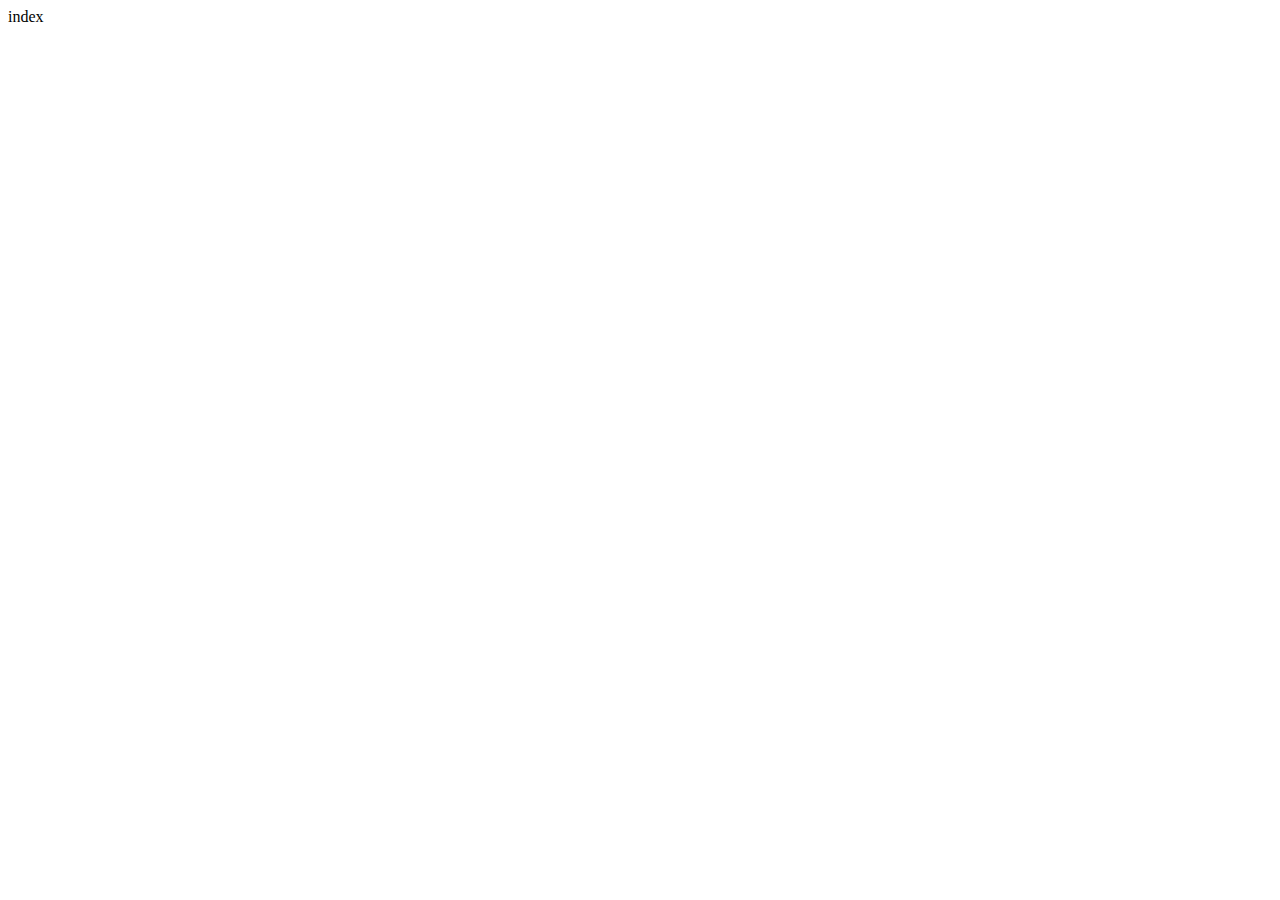
==== index.html @ 08eafa8d "完成了登录" ====
<!DOCTYPE html>
<html lang="en">

<head>
    <meta charset="UTF-8">
    <meta name="viewport" content="width=device-width, initial-scale=1.0">
    <title>Document</title>
</head>

<body>
    index
</body>

</html>
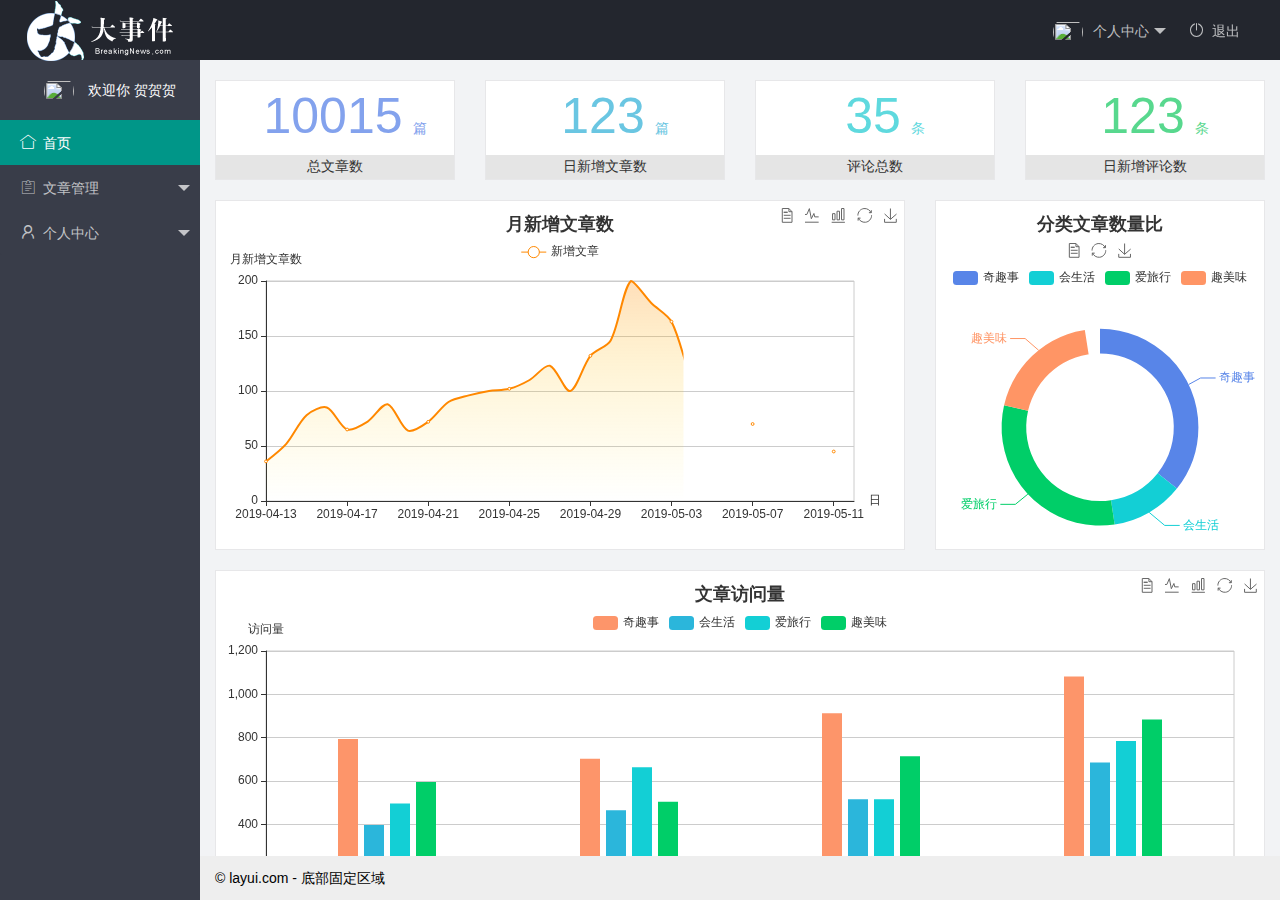
==== commit 16f4ae2a: "完成了index页面的布局" ====
--- a/index.html
+++ b/index.html
@@ -1,14 +1,86 @@
 <!DOCTYPE html>
-<html lang="en">
+<html>
 
 <head>
-    <meta charset="UTF-8">
-    <meta name="viewport" content="width=device-width, initial-scale=1.0">
-    <title>Document</title>
+    <meta charset="utf-8">
+    <meta name="viewport" content="width=device-width, initial-scale=1, maximum-scale=1">
+    <title>layout 后台大布局 - Layui</title>
+    <link rel="stylesheet" href="/assets/lib/layui/css/layui.css">
+    <link rel="stylesheet" href="/assets/css/index.css">
 </head>
 
-<body>
-    index
+<body class="layui-layout-body">
+    <div class="layui-layout layui-layout-admin">
+        <div class="layui-header">
+            <div class="layui-logo">
+                <img src="/assets/images/logo.png" alt="">
+            </div>
+            <!-- 头部区域（可配合layui已有的水平导航） -->
+            <ul class="layui-nav layui-layout-right">
+                <li class="layui-nav-item">
+                    <a href="javascript:;">
+                        <span class="text-avatar">H</span>
+                        <img src="http://t.cn/RCzsdCq" class="layui-nav-img">个人中心
+                    </a>
+                    <dl class="layui-nav-child">
+                        <dd><a href="">基本资料</a></dd>
+                        <dd><a href="">更换头像</a></dd>
+                        <dd><a href="">重置密码</a></dd>
+                    </dl>
+                </li>
+                <li class="layui-nav-item"><a href=""><i class="layui-icon layui-icon-logout"></i>退出</a></li>
+            </ul>
+        </div>
+
+        <div class="layui-side layui-bg-black">
+            <div class="layui-side-scroll">
+                <!-- 左侧导航区域（可配合layui已有的垂直导航） -->
+                <div id="user">
+                    <span class="text-avatar">H</span>
+                    <img src="http://t.cn/RCzsdCq" class="layui-nav-img"> 欢迎你
+                    <span class="uesrname">贺贺贺</span>
+                </div>
+                <ul class="layui-nav layui-nav-tree" lay-filter="test" lay-shrink="all">
+                    <li class="layui-nav-item layui-this"><a href=""><i class="layui-icon layui-icon-home"></i>首页</a></li>
+                    <li class="layui-nav-item">
+                        <a class="" href="javascript:;"><i class="layui-icon layui-icon-form"></i>文章管理</a>
+                        <dl class="layui-nav-child">
+                            <dd><a href="test.html" target="iframe"><i class="layui-icon layui-icon-app"></i>文章类别</a></dd>
+                            <dd><a href="javascript:;"><i class="layui-icon layui-icon-app"></i>文章管理</a></dd>
+                            <dd><a href="javascript:;"><i class="layui-icon layui-icon-app"></i>发表文章</a></dd>
+                        </dl>
+                    </li>
+                    <li class="layui-nav-item">
+                        <a href="javascript:;"><i class="layui-icon layui-icon-username"></i>个人中心</a>
+                        <dl class="layui-nav-child">
+                            <dd><a href="javascript:;"><i class="layui-icon layui-icon-app"></i>基本资料</a></dd>
+                            <dd><a href="javascript:;"><i class="layui-icon layui-icon-app"></i>更换头像</a></dd>
+                            <dd><a href="javascript:;"><i class="layui-icon layui-icon-app"></i>重置密码</a></dd>
+                        </dl>
+                    </li>
+                </ul>
+            </div>
+        </div>
+
+        <div class="layui-body">
+            <!-- 内容主体区域 -->
+            <!-- <div style="padding: 15px;">内容主体区域</div> -->
+            <iframe src="/home/dashboard.html" frameborder="0" name="iframe"></iframe>
+        </div>
+
+        <div class="layui-footer">
+            <!-- 底部固定区域 -->
+            © layui.com - 底部固定区域
+        </div>
+    </div>
+    <script src="/assets/lib/layui/layui.all.js"></script>
+    <script>
+        //JavaScript代码区域
+        layui.use('element', function() {
+            var element = layui.element;
+
+        });
+    </script>
 </body>
 
 </html>--- a/assets/lib/layui/css/layui.css
+++ b/assets/lib/layui/css/layui.css
@@ -0,0 +1,2 @@
+/** layui-v2.5.6 MIT License By https://www.layui.com */
+ .layui-inline,img{display:inline-block;vertical-align:middle}h1,h2,h3,h4,h5,h6{font-weight:400}.layui-edge,.layui-header,.layui-inline,.layui-main{position:relative}.layui-body,.layui-edge,.layui-elip{overflow:hidden}.layui-btn,.layui-edge,.layui-inline,img{vertical-align:middle}.layui-btn,.layui-disabled,.layui-icon,.layui-unselect{-moz-user-select:none;-webkit-user-select:none;-ms-user-select:none}.layui-elip,.layui-form-checkbox span,.layui-form-pane .layui-form-label{text-overflow:ellipsis;white-space:nowrap}.layui-breadcrumb,.layui-tree-btnGroup{visibility:hidden}blockquote,body,button,dd,div,dl,dt,form,h1,h2,h3,h4,h5,h6,input,li,ol,p,pre,td,textarea,th,ul{margin:0;padding:0;-webkit-tap-highlight-color:rgba(0,0,0,0)}a:active,a:hover{outline:0}img{border:none}li{list-style:none}table{border-collapse:collapse;border-spacing:0}h4,h5,h6{font-size:100%}button,input,optgroup,option,select,textarea{font-family:inherit;font-size:inherit;font-style:inherit;font-weight:inherit;outline:0}pre{white-space:pre-wrap;white-space:-moz-pre-wrap;white-space:-pre-wrap;white-space:-o-pre-wrap;word-wrap:break-word}body{line-height:24px;font:14px Helvetica Neue,Helvetica,PingFang SC,Tahoma,Arial,sans-serif}hr{height:1px;margin:10px 0;border:0;clear:both}a{color:#333;text-decoration:none}a:hover{color:#777}a cite{font-style:normal;*cursor:pointer}.layui-border-box,.layui-border-box *{box-sizing:border-box}.layui-box,.layui-box *{box-sizing:content-box}.layui-clear{clear:both;*zoom:1}.layui-clear:after{content:'\20';clear:both;*zoom:1;display:block;height:0}.layui-inline{*display:inline;*zoom:1}.layui-edge{display:inline-block;width:0;height:0;border-width:6px;border-style:dashed;border-color:transparent}.layui-edge-top{top:-4px;border-bottom-color:#999;border-bottom-style:solid}.layui-edge-right{border-left-color:#999;border-left-style:solid}.layui-edge-bottom{top:2px;border-top-color:#999;border-top-style:solid}.layui-edge-left{border-right-color:#999;border-right-style:solid}.layui-disabled,.layui-disabled:hover{color:#d2d2d2!important;cursor:not-allowed!important}.layui-circle{border-radius:100%}.layui-show{display:block!important}.layui-hide{display:none!important}@font-face{font-family:layui-icon;src:url(../font/iconfont.eot?v=256);src:url(../font/iconfont.eot?v=256#iefix) format('embedded-opentype'),url(../font/iconfont.woff2?v=256) format('woff2'),url(../font/iconfont.woff?v=256) format('woff'),url(../font/iconfont.ttf?v=256) format('truetype'),url(../font/iconfont.svg?v=256#layui-icon) format('svg')}.layui-icon{font-family:layui-icon!important;font-size:16px;font-style:normal;-webkit-font-smoothing:antialiased;-moz-osx-font-smoothing:grayscale}.layui-icon-reply-fill:before{content:"\e611"}.layui-icon-set-fill:before{content:"\e614"}.layui-icon-menu-fill:before{content:"\e60f"}.layui-icon-search:before{content:"\e615"}.layui-icon-share:before{content:"\e641"}.layui-icon-set-sm:before{content:"\e620"}.layui-icon-engine:before{content:"\e628"}.layui-icon-close:before{content:"\1006"}.layui-icon-close-fill:before{content:"\1007"}.layui-icon-chart-screen:before{content:"\e629"}.layui-icon-star:before{content:"\e600"}.layui-icon-circle-dot:before{content:"\e617"}.layui-icon-chat:before{content:"\e606"}.layui-icon-release:before{content:"\e609"}.layui-icon-list:before{content:"\e60a"}.layui-icon-chart:before{content:"\e62c"}.layui-icon-ok-circle:before{content:"\1005"}.layui-icon-layim-theme:before{content:"\e61b"}.layui-icon-table:before{content:"\e62d"}.layui-icon-right:before{content:"\e602"}.layui-icon-left:before{content:"\e603"}.layui-icon-cart-simple:before{content:"\e698"}.layui-icon-face-cry:before{content:"\e69c"}.layui-icon-face-smile:before{content:"\e6af"}.layui-icon-survey:before{content:"\e6b2"}.layui-icon-tree:before{content:"\e62e"}.layui-icon-ie:before{content:"\e7bb"}.layui-icon-upload-circle:before{content:"\e62f"}.layui-icon-add-circle:before{content:"\e61f"}.layui-icon-download-circle:before{content:"\e601"}.layui-icon-templeate-1:before{content:"\e630"}.layui-icon-util:before{content:"\e631"}.layui-icon-face-surprised:before{content:"\e664"}.layui-icon-edit:before{content:"\e642"}.layui-icon-speaker:before{content:"\e645"}.layui-icon-down:before{content:"\e61a"}.layui-icon-file:before{content:"\e621"}.layui-icon-layouts:before{content:"\e632"}.layui-icon-rate-half:before{content:"\e6c9"}.layui-icon-add-circle-fine:before{content:"\e608"}.layui-icon-prev-circle:before{content:"\e633"}.layui-icon-read:before{content:"\e705"}.layui-icon-404:before{content:"\e61c"}.layui-icon-carousel:before{content:"\e634"}.layui-icon-help:before{content:"\e607"}.layui-icon-code-circle:before{content:"\e635"}.layui-icon-windows:before{content:"\e67f"}.layui-icon-water:before{content:"\e636"}.layui-icon-username:before{content:"\e66f"}.layui-icon-find-fill:before{content:"\e670"}.layui-icon-about:before{content:"\e60b"}.layui-icon-location:before{content:"\e715"}.layui-icon-up:before{content:"\e619"}.layui-icon-pause:before{content:"\e651"}.layui-icon-date:before{content:"\e637"}.layui-icon-layim-uploadfile:before{content:"\e61d"}.layui-icon-delete:before{content:"\e640"}.layui-icon-play:before{content:"\e652"}.layui-icon-top:before{content:"\e604"}.layui-icon-firefox:before{content:"\e686"}.layui-icon-friends:before{content:"\e612"}.layui-icon-refresh-3:before{content:"\e9aa"}.layui-icon-ok:before{content:"\e605"}.layui-icon-layer:before{content:"\e638"}.layui-icon-face-smile-fine:before{content:"\e60c"}.layui-icon-dollar:before{content:"\e659"}.layui-icon-group:before{content:"\e613"}.layui-icon-layim-download:before{content:"\e61e"}.layui-icon-picture-fine:before{content:"\e60d"}.layui-icon-link:before{content:"\e64c"}.layui-icon-diamond:before{content:"\e735"}.layui-icon-log:before{content:"\e60e"}.layui-icon-key:before{content:"\e683"}.layui-icon-rate-solid:before{content:"\e67a"}.layui-icon-fonts-del:before{content:"\e64f"}.layui-icon-unlink:before{content:"\e64d"}.layui-icon-fonts-clear:before{content:"\e639"}.layui-icon-triangle-r:before{content:"\e623"}.layui-icon-circle:before{content:"\e63f"}.layui-icon-radio:before{content:"\e643"}.layui-icon-align-center:before{content:"\e647"}.layui-icon-align-right:before{content:"\e648"}.layui-icon-align-left:before{content:"\e649"}.layui-icon-loading-1:before{content:"\e63e"}.layui-icon-return:before{content:"\e65c"}.layui-icon-fonts-strong:before{content:"\e62b"}.layui-icon-upload:before{content:"\e67c"}.layui-icon-dialogue:before{content:"\e63a"}.layui-icon-video:before{content:"\e6ed"}.layui-icon-headset:before{content:"\e6fc"}.layui-icon-cellphone-fine:before{content:"\e63b"}.layui-icon-add-1:before{content:"\e654"}.layui-icon-face-smile-b:before{content:"\e650"}.layui-icon-fonts-html:before{content:"\e64b"}.layui-icon-screen-full:before{content:"\e622"}.layui-icon-form:before{content:"\e63c"}.layui-icon-cart:before{content:"\e657"}.layui-icon-camera-fill:before{content:"\e65d"}.layui-icon-tabs:before{content:"\e62a"}.layui-icon-heart-fill:before{content:"\e68f"}.layui-icon-fonts-code:before{content:"\e64e"}.layui-icon-ios:before{content:"\e680"}.layui-icon-at:before{content:"\e687"}.layui-icon-fire:before{content:"\e756"}.layui-icon-set:before{content:"\e716"}.layui-icon-fonts-u:before{content:"\e646"}.layui-icon-triangle-d:before{content:"\e625"}.layui-icon-tips:before{content:"\e702"}.layui-icon-picture:before{content:"\e64a"}.layui-icon-more-vertical:before{content:"\e671"}.layui-icon-bluetooth:before{content:"\e689"}.layui-icon-flag:before{content:"\e66c"}.layui-icon-loading:before{content:"\e63d"}.layui-icon-fonts-i:before{content:"\e644"}.layui-icon-refresh-1:before{content:"\e666"}.layui-icon-rmb:before{content:"\e65e"}.layui-icon-addition:before{content:"\e624"}.layui-icon-home:before{content:"\e68e"}.layui-icon-time:before{content:"\e68d"}.layui-icon-user:before{content:"\e770"}.layui-icon-notice:before{content:"\e667"}.layui-icon-chrome:before{content:"\e68a"}.layui-icon-edge:before{content:"\e68b"}.layui-icon-login-weibo:before{content:"\e675"}.layui-icon-voice:before{content:"\e688"}.layui-icon-upload-drag:before{content:"\e681"}.layui-icon-login-qq:before{content:"\e676"}.layui-icon-snowflake:before{content:"\e6b1"}.layui-icon-heart:before{content:"\e68c"}.layui-icon-logout:before{content:"\e682"}.layui-icon-file-b:before{content:"\e655"}.layui-icon-template:before{content:"\e663"}.layui-icon-transfer:before{content:"\e691"}.layui-icon-auz:before{content:"\e672"}.layui-icon-console:before{content:"\e665"}.layui-icon-app:before{content:"\e653"}.layui-icon-prev:before{content:"\e65a"}.layui-icon-website:before{content:"\e7ae"}.layui-icon-next:before{content:"\e65b"}.layui-icon-component:before{content:"\e857"}.layui-icon-android:before{content:"\e684"}.layui-icon-more:before{content:"\e65f"}.layui-icon-login-wechat:before{content:"\e677"}.layui-icon-shrink-right:before{content:"\e668"}.layui-icon-spread-left:before{content:"\e66b"}.layui-icon-camera:before{content:"\e660"}.layui-icon-note:before{content:"\e66e"}.layui-icon-refresh:before{content:"\e669"}.layui-icon-female:before{content:"\e661"}.layui-icon-male:before{content:"\e662"}.layui-icon-screen-restore:before{content:"\e758"}.layui-icon-password:before{content:"\e673"}.layui-icon-senior:before{content:"\e674"}.layui-icon-theme:before{content:"\e66a"}.layui-icon-tread:before{content:"\e6c5"}.layui-icon-praise:before{content:"\e6c6"}.layui-icon-star-fill:before{content:"\e658"}.layui-icon-rate:before{content:"\e67b"}.layui-icon-template-1:before{content:"\e656"}.layui-icon-vercode:before{content:"\e679"}.layui-icon-service:before{content:"\e626"}.layui-icon-cellphone:before{content:"\e678"}.layui-icon-print:before{content:"\e66d"}.layui-icon-cols:before{content:"\e610"}.layui-icon-wifi:before{content:"\e7e0"}.layui-icon-export:before{content:"\e67d"}.layui-icon-rss:before{content:"\e808"}.layui-icon-slider:before{content:"\e714"}.layui-icon-email:before{content:"\e618"}.layui-icon-subtraction:before{content:"\e67e"}.layui-icon-mike:before{content:"\e6dc"}.layui-icon-light:before{content:"\e748"}.layui-icon-gift:before{content:"\e627"}.layui-icon-mute:before{content:"\e685"}.layui-icon-reduce-circle:before{content:"\e616"}.layui-icon-music:before{content:"\e690"}.layui-main{width:1140px;margin:0 auto}.layui-header{z-index:1000;height:60px}.layui-header a:hover{transition:all .5s;-webkit-transition:all .5s}.layui-side{position:fixed;left:0;top:0;bottom:0;z-index:999;width:200px;overflow-x:hidden}.layui-side-scroll{position:relative;width:220px;height:100%;overflow-x:hidden}.layui-body{position:absolute;left:200px;right:0;top:0;bottom:0;z-index:998;width:auto;overflow-y:auto;box-sizing:border-box}.layui-layout-body{overflow:hidden}.layui-layout-admin .layui-header{background-color:#23262E}.layui-layout-admin .layui-side{top:60px;width:200px;overflow-x:hidden}.layui-layout-admin .layui-body{position:fixed;top:60px;bottom:44px}.layui-layout-admin .layui-main{width:auto;margin:0 15px}.layui-layout-admin .layui-footer{position:fixed;left:200px;right:0;bottom:0;height:44px;line-height:44px;padding:0 15px;background-color:#eee}.layui-layout-admin .layui-logo{position:absolute;left:0;top:0;width:200px;height:100%;line-height:60px;text-align:center;color:#009688;font-size:16px}.layui-layout-admin .layui-header .layui-nav{background:0 0}.layui-layout-left{position:absolute!important;left:200px;top:0}.layui-layout-right{position:absolute!important;right:0;top:0}.layui-container{position:relative;margin:0 auto;padding:0 15px;box-sizing:border-box}.layui-fluid{position:relative;margin:0 auto;padding:0 15px}.layui-row:after,.layui-row:before{content:'';display:block;clear:both}.layui-col-lg1,.layui-col-lg10,.layui-col-lg11,.layui-col-lg12,.layui-col-lg2,.layui-col-lg3,.layui-col-lg4,.layui-col-lg5,.layui-col-lg6,.layui-col-lg7,.layui-col-lg8,.layui-col-lg9,.layui-col-md1,.layui-col-md10,.layui-col-md11,.layui-col-md12,.layui-col-md2,.layui-col-md3,.layui-col-md4,.layui-col-md5,.layui-col-md6,.layui-col-md7,.layui-col-md8,.layui-col-md9,.layui-col-sm1,.layui-col-sm10,.layui-col-sm11,.layui-col-sm12,.layui-col-sm2,.layui-col-sm3,.layui-col-sm4,.layui-col-sm5,.layui-col-sm6,.layui-col-sm7,.layui-col-sm8,.layui-col-sm9,.layui-col-xs1,.layui-col-xs10,.layui-col-xs11,.layui-col-xs12,.layui-col-xs2,.layui-col-xs3,.layui-col-xs4,.layui-col-xs5,.layui-col-xs6,.layui-col-xs7,.layui-col-xs8,.layui-col-xs9{position:relative;display:block;box-sizing:border-box}.layui-col-xs1,.layui-col-xs10,.layui-col-xs11,.layui-col-xs12,.layui-col-xs2,.layui-col-xs3,.layui-col-xs4,.layui-col-xs5,.layui-col-xs6,.layui-col-xs7,.layui-col-xs8,.layui-col-xs9{float:left}.layui-col-xs1{width:8.33333333%}.layui-col-xs2{width:16.66666667%}.layui-col-xs3{width:25%}.layui-col-xs4{width:33.33333333%}.layui-col-xs5{width:41.66666667%}.layui-col-xs6{width:50%}.layui-col-xs7{width:58.33333333%}.layui-col-xs8{width:66.66666667%}.layui-col-xs9{width:75%}.layui-col-xs10{width:83.33333333%}.layui-col-xs11{width:91.66666667%}.layui-col-xs12{width:100%}.layui-col-xs-offset1{margin-left:8.33333333%}.layui-col-xs-offset2{margin-left:16.66666667%}.layui-col-xs-offset3{margin-left:25%}.layui-col-xs-offset4{margin-left:33.33333333%}.layui-col-xs-offset5{margin-left:41.66666667%}.layui-col-xs-offset6{margin-left:50%}.layui-col-xs-offset7{margin-left:58.33333333%}.layui-col-xs-offset8{margin-left:66.66666667%}.layui-col-xs-offset9{margin-left:75%}.layui-col-xs-offset10{margin-left:83.33333333%}.layui-col-xs-offset11{margin-left:91.66666667%}.layui-col-xs-offset12{margin-left:100%}@media screen and (max-width:768px){.layui-hide-xs{display:none!important}.layui-show-xs-block{display:block!important}.layui-show-xs-inline{display:inline!important}.layui-show-xs-inline-block{display:inline-block!important}}@media screen and (min-width:768px){.layui-container{width:750px}.layui-hide-sm{display:none!important}.layui-show-sm-block{display:block!important}.layui-show-sm-inline{display:inline!important}.layui-show-sm-inline-block{display:inline-block!important}.layui-col-sm1,.layui-col-sm10,.layui-col-sm11,.layui-col-sm12,.layui-col-sm2,.layui-col-sm3,.layui-col-sm4,.layui-col-sm5,.layui-col-sm6,.layui-col-sm7,.layui-col-sm8,.layui-col-sm9{float:left}.layui-col-sm1{width:8.33333333%}.layui-col-sm2{width:16.66666667%}.layui-col-sm3{width:25%}.layui-col-sm4{width:33.33333333%}.layui-col-sm5{width:41.66666667%}.layui-col-sm6{width:50%}.layui-col-sm7{width:58.33333333%}.layui-col-sm8{width:66.66666667%}.layui-col-sm9{width:75%}.layui-col-sm10{width:83.33333333%}.layui-col-sm11{width:91.66666667%}.layui-col-sm12{width:100%}.layui-col-sm-offset1{margin-left:8.33333333%}.layui-col-sm-offset2{margin-left:16.66666667%}.layui-col-sm-offset3{margin-left:25%}.layui-col-sm-offset4{margin-left:33.33333333%}.layui-col-sm-offset5{margin-left:41.66666667%}.layui-col-sm-offset6{margin-left:50%}.layui-col-sm-offset7{margin-left:58.33333333%}.layui-col-sm-offset8{margin-left:66.66666667%}.layui-col-sm-offset9{margin-left:75%}.layui-col-sm-offset10{margin-left:83.33333333%}.layui-col-sm-offset11{margin-left:91.66666667%}.layui-col-sm-offset12{margin-left:100%}}@media screen and (min-width:992px){.layui-container{width:970px}.layui-hide-md{display:none!important}.layui-show-md-block{display:block!important}.layui-show-md-inline{display:inline!important}.layui-show-md-inline-block{display:inline-block!important}.layui-col-md1,.layui-col-md10,.layui-col-md11,.layui-col-md12,.layui-col-md2,.layui-col-md3,.layui-col-md4,.layui-col-md5,.layui-col-md6,.layui-col-md7,.layui-col-md8,.layui-col-md9{float:left}.layui-col-md1{width:8.33333333%}.layui-col-md2{width:16.66666667%}.layui-col-md3{width:25%}.layui-col-md4{width:33.33333333%}.layui-col-md5{width:41.66666667%}.layui-col-md6{width:50%}.layui-col-md7{width:58.33333333%}.layui-col-md8{width:66.66666667%}.layui-col-md9{width:75%}.layui-col-md10{width:83.33333333%}.layui-col-md11{width:91.66666667%}.layui-col-md12{width:100%}.layui-col-md-offset1{margin-left:8.33333333%}.layui-col-md-offset2{margin-left:16.66666667%}.layui-col-md-offset3{margin-left:25%}.layui-col-md-offset4{margin-left:33.33333333%}.layui-col-md-offset5{margin-left:41.66666667%}.layui-col-md-offset6{margin-left:50%}.layui-col-md-offset7{margin-left:58.33333333%}.layui-col-md-offset8{margin-left:66.66666667%}.layui-col-md-offset9{margin-left:75%}.layui-col-md-offset10{margin-left:83.33333333%}.layui-col-md-offset11{margin-left:91.66666667%}.layui-col-md-offset12{margin-left:100%}}@media screen and (min-width:1200px){.layui-container{width:1170px}.layui-hide-lg{display:none!important}.layui-show-lg-block{display:block!important}.layui-show-lg-inline{display:inline!important}.layui-show-lg-inline-block{display:inline-block!important}.layui-col-lg1,.layui-col-lg10,.layui-col-lg11,.layui-col-lg12,.layui-col-lg2,.layui-col-lg3,.layui-col-lg4,.layui-col-lg5,.layui-col-lg6,.layui-col-lg7,.layui-col-lg8,.layui-col-lg9{float:left}.layui-col-lg1{width:8.33333333%}.layui-col-lg2{width:16.66666667%}.layui-col-lg3{width:25%}.layui-col-lg4{width:33.33333333%}.layui-col-lg5{width:41.66666667%}.layui-col-lg6{width:50%}.layui-col-lg7{width:58.33333333%}.layui-col-lg8{width:66.66666667%}.layui-col-lg9{width:75%}.layui-col-lg10{width:83.33333333%}.layui-col-lg11{width:91.66666667%}.layui-col-lg12{width:100%}.layui-col-lg-offset1{margin-left:8.33333333%}.layui-col-lg-offset2{margin-left:16.66666667%}.layui-col-lg-offset3{margin-left:25%}.layui-col-lg-offset4{margin-left:33.33333333%}.layui-col-lg-offset5{margin-left:41.66666667%}.layui-col-lg-offset6{margin-left:50%}.layui-col-lg-offset7{margin-left:58.33333333%}.layui-col-lg-offset8{margin-left:66.66666667%}.layui-col-lg-offset9{margin-left:75%}.layui-col-lg-offset10{margin-left:83.33333333%}.layui-col-lg-offset11{margin-left:91.66666667%}.layui-col-lg-offset12{margin-left:100%}}.layui-col-space1{margin:-.5px}.layui-col-space1>*{padding:.5px}.layui-col-space2{margin:-1px}.layui-col-space2>*{padding:1px}.layui-col-space4{margin:-2px}.layui-col-space4>*{padding:2px}.layui-col-space5{margin:-2.5px}.layui-col-space5>*{padding:2.5px}.layui-col-space6{margin:-3px}.layui-col-space6>*{padding:3px}.layui-col-space8{margin:-4px}.layui-col-space8>*{padding:4px}.layui-col-space10{margin:-5px}.layui-col-space10>*{padding:5px}.layui-col-space12{margin:-6px}.layui-col-space12>*{padding:6px}.layui-col-space14{margin:-7px}.layui-col-space14>*{padding:7px}.layui-col-space15{margin:-7.5px}.layui-col-space15>*{padding:7.5px}.layui-col-space16{margin:-8px}.layui-col-space16>*{padding:8px}.layui-col-space18{margin:-9px}.layui-col-space18>*{padding:9px}.layui-col-space20{margin:-10px}.layui-col-space20>*{padding:10px}.layui-col-space22{margin:-11px}.layui-col-space22>*{padding:11px}.layui-col-space24{margin:-12px}.layui-col-space24>*{padding:12px}.layui-col-space25{margin:-12.5px}.layui-col-space25>*{padding:12.5px}.layui-col-space26{margin:-13px}.layui-col-space26>*{padding:13px}.layui-col-space28{margin:-14px}.layui-col-space28>*{padding:14px}.layui-col-space30{margin:-15px}.layui-col-space30>*{padding:15px}.layui-btn,.layui-input,.layui-select,.layui-textarea,.layui-upload-button{outline:0;-webkit-appearance:none;transition:all .3s;-webkit-transition:all .3s;box-sizing:border-box}.layui-elem-quote{margin-bottom:10px;padding:15px;line-height:22px;border-left:5px solid #009688;border-radius:0 2px 2px 0;background-color:#f2f2f2}.layui-quote-nm{border-style:solid;border-width:1px 1px 1px 5px;background:0 0}.layui-elem-field{margin-bottom:10px;padding:0;border-width:1px;border-style:solid}.layui-elem-field legend{margin-left:20px;padding:0 10px;font-size:20px;font-weight:300}.layui-field-title{margin:10px 0 20px;border-width:1px 0 0}.layui-field-box{padding:10px 15px}.layui-field-title .layui-field-box{padding:10px 0}.layui-progress{position:relative;height:6px;border-radius:20px;background-color:#e2e2e2}.layui-progress-bar{position:absolute;left:0;top:0;width:0;max-width:100%;height:6px;border-radius:20px;text-align:right;background-color:#5FB878;transition:all .3s;-webkit-transition:all .3s}.layui-progress-big,.layui-progress-big .layui-progress-bar{height:18px;line-height:18px}.layui-progress-text{position:relative;top:-20px;line-height:18px;font-size:12px;color:#666}.layui-progress-big .layui-progress-text{position:static;padding:0 10px;color:#fff}.layui-collapse{border-width:1px;border-style:solid;border-radius:2px}.layui-colla-content,.layui-colla-item{border-top-width:1px;border-top-style:solid}.layui-colla-item:first-child{border-top:none}.layui-colla-title{position:relative;height:42px;line-height:42px;padding:0 15px 0 35px;color:#333;background-color:#f2f2f2;cursor:pointer;font-size:14px;overflow:hidden}.layui-colla-content{display:none;padding:10px 15px;line-height:22px;color:#666}.layui-colla-icon{position:absolute;left:15px;top:0;font-size:14px}.layui-card{margin-bottom:15px;border-radius:2px;background-color:#fff;box-shadow:0 1px 2px 0 rgba(0,0,0,.05)}.layui-card:last-child{margin-bottom:0}.layui-card-header{position:relative;height:42px;line-height:42px;padding:0 15px;border-bottom:1px solid #f6f6f6;color:#333;border-radius:2px 2px 0 0;font-size:14px}.layui-bg-black,.layui-bg-blue,.layui-bg-cyan,.layui-bg-green,.layui-bg-orange,.layui-bg-red{color:#fff!important}.layui-card-body{position:relative;padding:10px 15px;line-height:24px}.layui-card-body[pad15]{padding:15px}.layui-card-body[pad20]{padding:20px}.layui-card-body .layui-table{margin:5px 0}.layui-card .layui-tab{margin:0}.layui-panel-window{position:relative;padding:15px;border-radius:0;border-top:5px solid #E6E6E6;background-color:#fff}.layui-auxiliar-moving{position:fixed;left:0;right:0;top:0;bottom:0;width:100%;height:100%;background:0 0;z-index:9999999999}.layui-form-label,.layui-form-mid,.layui-form-select,.layui-input-block,.layui-input-inline,.layui-textarea{position:relative}.layui-bg-red{background-color:#FF5722!important}.layui-bg-orange{background-color:#FFB800!important}.layui-bg-green{background-color:#009688!important}.layui-bg-cyan{background-color:#2F4056!important}.layui-bg-blue{background-color:#1E9FFF!important}.layui-bg-black{background-color:#393D49!important}.layui-bg-gray{background-color:#eee!important;color:#666!important}.layui-badge-rim,.layui-colla-content,.layui-colla-item,.layui-collapse,.layui-elem-field,.layui-form-pane .layui-form-item[pane],.layui-form-pane .layui-form-label,.layui-input,.layui-layedit,.layui-layedit-tool,.layui-quote-nm,.layui-select,.layui-tab-bar,.layui-tab-card,.layui-tab-title,.layui-tab-title .layui-this:after,.layui-textarea{border-color:#e6e6e6}.layui-timeline-item:before,hr{background-color:#e6e6e6}.layui-text{line-height:22px;font-size:14px;color:#666}.layui-text h1,.layui-text h2,.layui-text h3{font-weight:500;color:#333}.layui-text h1{font-size:30px}.layui-text h2{font-size:24px}.layui-text h3{font-size:18px}.layui-text a:not(.layui-btn){color:#01AAED}.layui-text a:not(.layui-btn):hover{text-decoration:underline}.layui-text ul{padding:5px 0 5px 15px}.layui-text ul li{margin-top:5px;list-style-type:disc}.layui-text em,.layui-word-aux{color:#999!important;padding:0 5px!important}.layui-btn{display:inline-block;height:38px;line-height:38px;padding:0 18px;background-color:#009688;color:#fff;white-space:nowrap;text-align:center;font-size:14px;border:none;border-radius:2px;cursor:pointer}.layui-btn:hover{opacity:.8;filter:alpha(opacity=80);color:#fff}.layui-btn:active{opacity:1;filter:alpha(opacity=100)}.layui-btn+.layui-btn{margin-left:10px}.layui-btn-container{font-size:0}.layui-btn-container .layui-btn{margin-right:10px;margin-bottom:10px}.layui-btn-container .layui-btn+.layui-btn{margin-left:0}.layui-table .layui-btn-container .layui-btn{margin-bottom:9px}.layui-btn-radius{border-radius:100px}.layui-btn .layui-icon{margin-right:3px;font-size:18px;vertical-align:bottom;vertical-align:middle\9}.layui-btn-primary{border:1px solid #C9C9C9;background-color:#fff;color:#555}.layui-btn-primary:hover{border-color:#009688;color:#333}.layui-btn-normal{background-color:#1E9FFF}.layui-btn-warm{background-color:#FFB800}.layui-btn-danger{background-color:#FF5722}.layui-btn-checked{background-color:#5FB878}.layui-btn-disabled,.layui-btn-disabled:active,.layui-btn-disabled:hover{border:1px solid #e6e6e6;background-color:#FBFBFB;color:#C9C9C9;cursor:not-allowed;opacity:1}.layui-btn-lg{height:44px;line-height:44px;padding:0 25px;font-size:16px}.layui-btn-sm{height:30px;line-height:30px;padding:0 10px;font-size:12px}.layui-btn-sm i{font-size:16px!important}.layui-btn-xs{height:22px;line-height:22px;padding:0 5px;font-size:12px}.layui-btn-xs i{font-size:14px!important}.layui-btn-group{display:inline-block;vertical-align:middle;font-size:0}.layui-btn-group .layui-btn{margin-left:0!important;margin-right:0!important;border-left:1px solid rgba(255,255,255,.5);border-radius:0}.layui-btn-group .layui-btn-primary{border-left:none}.layui-btn-group .layui-btn-primary:hover{border-color:#C9C9C9;color:#009688}.layui-btn-group .layui-btn:first-child{border-left:none;border-radius:2px 0 0 2px}.layui-btn-group .layui-btn-primary:first-child{border-left:1px solid #c9c9c9}.layui-btn-group .layui-btn:last-child{border-radius:0 2px 2px 0}.layui-btn-group .layui-btn+.layui-btn{margin-left:0}.layui-btn-group+.layui-btn-group{margin-left:10px}.layui-btn-fluid{width:100%}.layui-input,.layui-select,.layui-textarea{height:38px;line-height:1.3;line-height:38px\9;border-width:1px;border-style:solid;background-color:#fff;border-radius:2px}.layui-input::-webkit-input-placeholder,.layui-select::-webkit-input-placeholder,.layui-textarea::-webkit-input-placeholder{line-height:1.3}.layui-input,.layui-textarea{display:block;width:100%;padding-left:10px}.layui-input:hover,.layui-textarea:hover{border-color:#D2D2D2!important}.layui-input:focus,.layui-textarea:focus{border-color:#C9C9C9!important}.layui-textarea{min-height:100px;height:auto;line-height:20px;padding:6px 10px;resize:vertical}.layui-select{padding:0 10px}.layui-form input[type=checkbox],.layui-form input[type=radio],.layui-form select{display:none}.layui-form [lay-ignore]{display:initial}.layui-form-item{margin-bottom:15px;clear:both;*zoom:1}.layui-form-item:after{content:'\20';clear:both;*zoom:1;display:block;height:0}.layui-form-label{float:left;display:block;padding:9px 15px;width:80px;font-weight:400;line-height:20px;text-align:right}.layui-form-label-col{display:block;float:none;padding:9px 0;line-height:20px;text-align:left}.layui-form-item .layui-inline{margin-bottom:5px;margin-right:10px}.layui-input-block{margin-left:110px;min-height:36px}.layui-input-inline{display:inline-block;vertical-align:middle}.layui-form-item .layui-input-inline{float:left;width:190px;margin-right:10px}.layui-form-text .layui-input-inline{width:auto}.layui-form-mid{float:left;display:block;padding:9px 0!important;line-height:20px;margin-right:10px}.layui-form-danger+.layui-form-select .layui-input,.layui-form-danger:focus{border-color:#FF5722!important}.layui-form-select .layui-input{padding-right:30px;cursor:pointer}.layui-form-select .layui-edge{position:absolute;right:10px;top:50%;margin-top:-3px;cursor:pointer;border-width:6px;border-top-color:#c2c2c2;border-top-style:solid;transition:all .3s;-webkit-transition:all .3s}.layui-form-select dl{display:none;position:absolute;left:0;top:42px;padding:5px 0;z-index:899;min-width:100%;border:1px solid #d2d2d2;max-height:300px;overflow-y:auto;background-color:#fff;border-radius:2px;box-shadow:0 2px 4px rgba(0,0,0,.12);box-sizing:border-box}.layui-form-select dl dd,.layui-form-select dl dt{padding:0 10px;line-height:36px;white-space:nowrap;overflow:hidden;text-overflow:ellipsis}.layui-form-select dl dt{font-size:12px;color:#999}.layui-form-select dl dd{cursor:pointer}.layui-form-select dl dd:hover{background-color:#f2f2f2;-webkit-transition:.5s all;transition:.5s all}.layui-form-select .layui-select-group dd{padding-left:20px}.layui-form-select dl dd.layui-select-tips{padding-left:10px!important;color:#999}.layui-form-select dl dd.layui-this{background-color:#5FB878;color:#fff}.layui-form-checkbox,.layui-form-select dl dd.layui-disabled{background-color:#fff}.layui-form-selected dl{display:block}.layui-form-checkbox,.layui-form-checkbox *,.layui-form-switch{display:inline-block;vertical-align:middle}.layui-form-selected .layui-edge{margin-top:-9px;-webkit-transform:rotate(180deg);transform:rotate(180deg);margin-top:-3px\9}:root .layui-form-selected .layui-edge{margin-top:-9px\0/IE9}.layui-form-selectup dl{top:auto;bottom:42px}.layui-select-none{margin:5px 0;text-align:center;color:#999}.layui-select-disabled .layui-disabled{border-color:#eee!important}.layui-select-disabled .layui-edge{border-top-color:#d2d2d2}.layui-form-checkbox{position:relative;height:30px;line-height:30px;margin-right:10px;padding-right:30px;cursor:pointer;font-size:0;-webkit-transition:.1s linear;transition:.1s linear;box-sizing:border-box}.layui-form-checkbox span{padding:0 10px;height:100%;font-size:14px;border-radius:2px 0 0 2px;background-color:#d2d2d2;color:#fff;overflow:hidden}.layui-form-checkbox:hover span{background-color:#c2c2c2}.layui-form-checkbox i{position:absolute;right:0;top:0;width:30px;height:28px;border:1px solid #d2d2d2;border-left:none;border-radius:0 2px 2px 0;color:#fff;font-size:20px;text-align:center}.layui-form-checkbox:hover i{border-color:#c2c2c2;color:#c2c2c2}.layui-form-checked,.layui-form-checked:hover{border-color:#5FB878}.layui-form-checked span,.layui-form-checked:hover span{background-color:#5FB878}.layui-form-checked i,.layui-form-checked:hover i{color:#5FB878}.layui-form-item .layui-form-checkbox{margin-top:4px}.layui-form-checkbox[lay-skin=primary]{height:auto!important;line-height:normal!important;min-width:18px;min-height:18px;border:none!important;margin-right:0;padding-left:28px;padding-right:0;background:0 0}.layui-form-checkbox[lay-skin=primary] span{padding-left:0;padding-right:15px;line-height:18px;background:0 0;color:#666}.layui-form-checkbox[lay-skin=primary] i{right:auto;left:0;width:16px;height:16px;line-height:16px;border:1px solid #d2d2d2;font-size:12px;border-radius:2px;background-color:#fff;-webkit-transition:.1s linear;transition:.1s linear}.layui-form-checkbox[lay-skin=primary]:hover i{border-color:#5FB878;color:#fff}.layui-form-checked[lay-skin=primary] i{border-color:#5FB878!important;background-color:#5FB878;color:#fff}.layui-checkbox-disbaled[lay-skin=primary] span{background:0 0!important;color:#c2c2c2}.layui-checkbox-disbaled[lay-skin=primary]:hover i{border-color:#d2d2d2}.layui-form-item .layui-form-checkbox[lay-skin=primary]{margin-top:10px}.layui-form-switch{position:relative;height:22px;line-height:22px;min-width:35px;padding:0 5px;margin-top:8px;border:1px solid #d2d2d2;border-radius:20px;cursor:pointer;background-color:#fff;-webkit-transition:.1s linear;transition:.1s linear}.layui-form-switch i{position:absolute;left:5px;top:3px;width:16px;height:16px;border-radius:20px;background-color:#d2d2d2;-webkit-transition:.1s linear;transition:.1s linear}.layui-form-switch em{position:relative;top:0;width:25px;margin-left:21px;padding:0!important;text-align:center!important;color:#999!important;font-style:normal!important;font-size:12px}.layui-form-onswitch{border-color:#5FB878;background-color:#5FB878}.layui-checkbox-disbaled,.layui-checkbox-disbaled i{border-color:#e2e2e2!important}.layui-form-onswitch i{left:100%;margin-left:-21px;background-color:#fff}.layui-form-onswitch em{margin-left:5px;margin-right:21px;color:#fff!important}.layui-checkbox-disbaled span{background-color:#e2e2e2!important}.layui-checkbox-disbaled:hover i{color:#fff!important}[lay-radio]{display:none}.layui-form-radio,.layui-form-radio *{display:inline-block;vertical-align:middle}.layui-form-radio{line-height:28px;margin:6px 10px 0 0;padding-right:10px;cursor:pointer;font-size:0}.layui-form-radio *{font-size:14px}.layui-form-radio>i{margin-right:8px;font-size:22px;color:#c2c2c2}.layui-form-radio>i:hover,.layui-form-radioed>i{color:#5FB878}.layui-radio-disbaled>i{color:#e2e2e2!important}.layui-form-pane .layui-form-label{width:110px;padding:8px 15px;height:38px;line-height:20px;border-width:1px;border-style:solid;border-radius:2px 0 0 2px;text-align:center;background-color:#FBFBFB;overflow:hidden;box-sizing:border-box}.layui-form-pane .layui-input-inline{margin-left:-1px}.layui-form-pane .layui-input-block{margin-left:110px;left:-1px}.layui-form-pane .layui-input{border-radius:0 2px 2px 0}.layui-form-pane .layui-form-text .layui-form-label{float:none;width:100%;border-radius:2px;box-sizing:border-box;text-align:left}.layui-form-pane .layui-form-text .layui-input-inline{display:block;margin:0;top:-1px;clear:both}.layui-form-pane .layui-form-text .layui-input-block{margin:0;left:0;top:-1px}.layui-form-pane .layui-form-text .layui-textarea{min-height:100px;border-radius:0 0 2px 2px}.layui-form-pane .layui-form-checkbox{margin:4px 0 4px 10px}.layui-form-pane .layui-form-radio,.layui-form-pane .layui-form-switch{margin-top:6px;margin-left:10px}.layui-form-pane .layui-form-item[pane]{position:relative;border-width:1px;border-style:solid}.layui-form-pane .layui-form-item[pane] .layui-form-label{position:absolute;left:0;top:0;height:100%;border-width:0 1px 0 0}.layui-form-pane .layui-form-item[pane] .layui-input-inline{margin-left:110px}@media screen and (max-width:450px){.layui-form-item .layui-form-label{text-overflow:ellipsis;overflow:hidden;white-space:nowrap}.layui-form-item .layui-inline{display:block;margin-right:0;margin-bottom:20px;clear:both}.layui-form-item .layui-inline:after{content:'\20';clear:both;display:block;height:0}.layui-form-item .layui-input-inline{display:block;float:none;left:-3px;width:auto;margin:0 0 10px 112px}.layui-form-item .layui-input-inline+.layui-form-mid{margin-left:110px;top:-5px;padding:0}.layui-form-item .layui-form-checkbox{margin-right:5px;margin-bottom:5px}}.layui-layedit{border-width:1px;border-style:solid;border-radius:2px}.layui-layedit-tool{padding:3px 5px;border-bottom-width:1px;border-bottom-style:solid;font-size:0}.layedit-tool-fixed{position:fixed;top:0;border-top:1px solid #e2e2e2}.layui-layedit-tool .layedit-tool-mid,.layui-layedit-tool .layui-icon{display:inline-block;vertical-align:middle;text-align:center;font-size:14px}.layui-layedit-tool .layui-icon{position:relative;width:32px;height:30px;line-height:30px;margin:3px 5px;color:#777;cursor:pointer;border-radius:2px}.layui-layedit-tool .layui-icon:hover{color:#393D49}.layui-layedit-tool .layui-icon:active{color:#000}.layui-layedit-tool .layedit-tool-active{background-color:#e2e2e2;color:#000}.layui-layedit-tool .layui-disabled,.layui-layedit-tool .layui-disabled:hover{color:#d2d2d2;cursor:not-allowed}.layui-layedit-tool .layedit-tool-mid{width:1px;height:18px;margin:0 10px;background-color:#d2d2d2}.layedit-tool-html{width:50px!important;font-size:30px!important}.layedit-tool-b,.layedit-tool-code,.layedit-tool-help{font-size:16px!important}.layedit-tool-d,.layedit-tool-face,.layedit-tool-image,.layedit-tool-unlink{font-size:18px!important}.layedit-tool-image input{position:absolute;font-size:0;left:0;top:0;width:100%;height:100%;opacity:.01;filter:Alpha(opacity=1);cursor:pointer}.layui-layedit-iframe iframe{display:block;width:100%}#LAY_layedit_code{overflow:hidden}.layui-laypage{display:inline-block;*display:inline;*zoom:1;vertical-align:middle;margin:10px 0;font-size:0}.layui-laypage>a:first-child,.layui-laypage>a:first-child em{border-radius:2px 0 0 2px}.layui-laypage>a:last-child,.layui-laypage>a:last-child em{border-radius:0 2px 2px 0}.layui-laypage>:first-child{margin-left:0!important}.layui-laypage>:last-child{margin-right:0!important}.layui-laypage a,.layui-laypage button,.layui-laypage input,.layui-laypage select,.layui-laypage span{border:1px solid #e2e2e2}.layui-laypage a,.layui-laypage span{display:inline-block;*display:inline;*zoom:1;vertical-align:middle;padding:0 15px;height:28px;line-height:28px;margin:0 -1px 5px 0;background-color:#fff;color:#333;font-size:12px}.layui-flow-more a *,.layui-laypage input,.layui-table-view select[lay-ignore]{display:inline-block}.layui-laypage a:hover{color:#009688}.layui-laypage em{font-style:normal}.layui-laypage .layui-laypage-spr{color:#999;font-weight:700}.layui-laypage a{text-decoration:none}.layui-laypage .layui-laypage-curr{position:relative}.layui-laypage .layui-laypage-curr em{position:relative;color:#fff}.layui-laypage .layui-laypage-curr .layui-laypage-em{position:absolute;left:-1px;top:-1px;padding:1px;width:100%;height:100%;background-color:#009688}.layui-laypage-em{border-radius:2px}.layui-laypage-next em,.layui-laypage-prev em{font-family:Sim sun;font-size:16px}.layui-laypage .layui-laypage-count,.layui-laypage .layui-laypage-limits,.layui-laypage .layui-laypage-refresh,.layui-laypage .layui-laypage-skip{margin-left:10px;margin-right:10px;padding:0;border:none}.layui-laypage .layui-laypage-limits,.layui-laypage .layui-laypage-refresh{vertical-align:top}.layui-laypage .layui-laypage-refresh i{font-size:18px;cursor:pointer}.layui-laypage select{height:22px;padding:3px;border-radius:2px;cursor:pointer}.layui-laypage .layui-laypage-skip{height:30px;line-height:30px;color:#999}.layui-laypage button,.layui-laypage input{height:30px;line-height:30px;border-radius:2px;vertical-align:top;background-color:#fff;box-sizing:border-box}.layui-laypage input{width:40px;margin:0 10px;padding:0 3px;text-align:center}.layui-laypage input:focus,.layui-laypage select:focus{border-color:#009688!important}.layui-laypage button{margin-left:10px;padding:0 10px;cursor:pointer}.layui-table,.layui-table-view{margin:10px 0}.layui-flow-more{margin:10px 0;text-align:center;color:#999;font-size:14px}.layui-flow-more a{height:32px;line-height:32px}.layui-flow-more a *{vertical-align:top}.layui-flow-more a cite{padding:0 20px;border-radius:3px;background-color:#eee;color:#333;font-style:normal}.layui-flow-more a cite:hover{opacity:.8}.layui-flow-more a i{font-size:30px;color:#737383}.layui-table{width:100%;background-color:#fff;color:#666}.layui-table tr{transition:all .3s;-webkit-transition:all .3s}.layui-table th{text-align:left;font-weight:400}.layui-table tbody tr:hover,.layui-table thead tr,.layui-table-click,.layui-table-header,.layui-table-hover,.layui-table-mend,.layui-table-patch,.layui-table-tool,.layui-table-total,.layui-table-total tr,.layui-table[lay-even] tr:nth-child(even){background-color:#f2f2f2}.layui-table td,.layui-table th,.layui-table-col-set,.layui-table-fixed-r,.layui-table-grid-down,.layui-table-header,.layui-table-page,.layui-table-tips-main,.layui-table-tool,.layui-table-total,.layui-table-view,.layui-table[lay-skin=line],.layui-table[lay-skin=row]{border-width:1px;border-style:solid;border-color:#e6e6e6}.layui-table td,.layui-table th{position:relative;padding:9px 15px;min-height:20px;line-height:20px;font-size:14px}.layui-table[lay-skin=line] td,.layui-table[lay-skin=line] th{border-width:0 0 1px}.layui-table[lay-skin=row] td,.layui-table[lay-skin=row] th{border-width:0 1px 0 0}.layui-table[lay-skin=nob] td,.layui-table[lay-skin=nob] th{border:none}.layui-table img{max-width:100px}.layui-table[lay-size=lg] td,.layui-table[lay-size=lg] th{padding:15px 30px}.layui-table-view .layui-table[lay-size=lg] .layui-table-cell{height:40px;line-height:40px}.layui-table[lay-size=sm] td,.layui-table[lay-size=sm] th{font-size:12px;padding:5px 10px}.layui-table-view .layui-table[lay-size=sm] .layui-table-cell{height:20px;line-height:20px}.layui-table[lay-data]{display:none}.layui-table-box{position:relative;overflow:hidden}.layui-table-view .layui-table{position:relative;width:auto;margin:0}.layui-table-view .layui-table[lay-skin=line]{border-width:0 1px 0 0}.layui-table-view .layui-table[lay-skin=row]{border-width:0 0 1px}.layui-table-view .layui-table td,.layui-table-view .layui-table th{padding:5px 0;border-top:none;border-left:none}.layui-table-view .layui-table th.layui-unselect .layui-table-cell span{cursor:pointer}.layui-table-view .layui-table td{cursor:default}.layui-table-view .layui-table td[data-edit=text]{cursor:text}.layui-table-view .layui-form-checkbox[lay-skin=primary] i{width:18px;height:18px}.layui-table-view .layui-form-radio{line-height:0;padding:0}.layui-table-view .layui-form-radio>i{margin:0;font-size:20px}.layui-table-init{position:absolute;left:0;top:0;width:100%;height:100%;text-align:center;z-index:110}.layui-table-init .layui-icon{position:absolute;left:50%;top:50%;margin:-15px 0 0 -15px;font-size:30px;color:#c2c2c2}.layui-table-header{border-width:0 0 1px;overflow:hidden}.layui-table-header .layui-table{margin-bottom:-1px}.layui-table-tool .layui-inline[lay-event]{position:relative;width:26px;height:26px;padding:5px;line-height:16px;margin-right:10px;text-align:center;color:#333;border:1px solid #ccc;cursor:pointer;-webkit-transition:.5s all;transition:.5s all}.layui-table-tool .layui-inline[lay-event]:hover{border:1px solid #999}.layui-table-tool-temp{padding-right:120px}.layui-table-tool-self{position:absolute;right:17px;top:10px}.layui-table-tool .layui-table-tool-self .layui-inline[lay-event]{margin:0 0 0 10px}.layui-table-tool-panel{position:absolute;top:29px;left:-1px;padding:5px 0;min-width:150px;min-height:40px;border:1px solid #d2d2d2;text-align:left;overflow-y:auto;background-color:#fff;box-shadow:0 2px 4px rgba(0,0,0,.12)}.layui-table-cell,.layui-table-tool-panel li{overflow:hidden;text-overflow:ellipsis;white-space:nowrap}.layui-table-tool-panel li{padding:0 10px;line-height:30px;-webkit-transition:.5s all;transition:.5s all}.layui-table-tool-panel li .layui-form-checkbox[lay-skin=primary]{width:100%;padding-left:28px}.layui-table-tool-panel li:hover{background-color:#f2f2f2}.layui-table-tool-panel li .layui-form-checkbox[lay-skin=primary] i{position:absolute;left:0;top:0}.layui-table-tool-panel li .layui-form-checkbox[lay-skin=primary] span{padding:0}.layui-table-tool .layui-table-tool-self .layui-table-tool-panel{left:auto;right:-1px}.layui-table-col-set{position:absolute;right:0;top:0;width:20px;height:100%;border-width:0 0 0 1px;background-color:#fff}.layui-table-sort{width:10px;height:20px;margin-left:5px;cursor:pointer!important}.layui-table-sort .layui-edge{position:absolute;left:5px;border-width:5px}.layui-table-sort .layui-table-sort-asc{top:3px;border-top:none;border-bottom-style:solid;border-bottom-color:#b2b2b2}.layui-table-sort .layui-table-sort-asc:hover{border-bottom-color:#666}.layui-table-sort .layui-table-sort-desc{bottom:5px;border-bottom:none;border-top-style:solid;border-top-color:#b2b2b2}.layui-table-sort .layui-table-sort-desc:hover{border-top-color:#666}.layui-table-sort[lay-sort=asc] .layui-table-sort-asc{border-bottom-color:#000}.layui-table-sort[lay-sort=desc] .layui-table-sort-desc{border-top-color:#000}.layui-table-cell{height:28px;line-height:28px;padding:0 15px;position:relative;box-sizing:border-box}.layui-table-cell .layui-form-checkbox[lay-skin=primary]{top:-1px;padding:0}.layui-table-cell .layui-table-link{color:#01AAED}.laytable-cell-checkbox,.laytable-cell-numbers,.laytable-cell-radio,.laytable-cell-space{padding:0;text-align:center}.layui-table-body{position:relative;overflow:auto;margin-right:-1px;margin-bottom:-1px}.layui-table-body .layui-none{line-height:26px;padding:15px;text-align:center;color:#999}.layui-table-fixed{position:absolute;left:0;top:0;z-index:101}.layui-table-fixed .layui-table-body{overflow:hidden}.layui-table-fixed-l{box-shadow:0 -1px 8px rgba(0,0,0,.08)}.layui-table-fixed-r{left:auto;right:-1px;border-width:0 0 0 1px;box-shadow:-1px 0 8px rgba(0,0,0,.08)}.layui-table-fixed-r .layui-table-header{position:relative;overflow:visible}.layui-table-mend{position:absolute;right:-49px;top:0;height:100%;width:50px}.layui-table-tool{position:relative;z-index:890;width:100%;min-height:50px;line-height:30px;padding:10px 15px;border-width:0 0 1px}.layui-table-tool .layui-btn-container{margin-bottom:-10px}.layui-table-page,.layui-table-total{border-width:1px 0 0;margin-bottom:-1px;overflow:hidden}.layui-table-page{position:relative;width:100%;padding:7px 7px 0;height:41px;font-size:12px;white-space:nowrap}.layui-table-page>div{height:26px}.layui-table-page .layui-laypage{margin:0}.layui-table-page .layui-laypage a,.layui-table-page .layui-laypage span{height:26px;line-height:26px;margin-bottom:10px;border:none;background:0 0}.layui-table-page .layui-laypage a,.layui-table-page .layui-laypage span.layui-laypage-curr{padding:0 12px}.layui-table-page .layui-laypage span{margin-left:0;padding:0}.layui-table-page .layui-laypage .layui-laypage-prev{margin-left:-7px!important}.layui-table-page .layui-laypage .layui-laypage-curr .layui-laypage-em{left:0;top:0;padding:0}.layui-table-page .layui-laypage button,.layui-table-page .layui-laypage input{height:26px;line-height:26px}.layui-table-page .layui-laypage input{width:40px}.layui-table-page .layui-laypage button{padding:0 10px}.layui-table-page select{height:18px}.layui-table-patch .layui-table-cell{padding:0;width:30px}.layui-table-edit{position:absolute;left:0;top:0;width:100%;height:100%;padding:0 14px 1px;border-radius:0;box-shadow:1px 1px 20px rgba(0,0,0,.15)}.layui-table-edit:focus{border-color:#5FB878!important}select.layui-table-edit{padding:0 0 0 10px;border-color:#C9C9C9}.layui-table-view .layui-form-checkbox,.layui-table-view .layui-form-radio,.layui-table-view .layui-form-switch{top:0;margin:0;box-sizing:content-box}.layui-table-view .layui-form-checkbox{top:-1px;height:26px;line-height:26px}.layui-table-view .layui-form-checkbox i{height:26px}.layui-table-grid .layui-table-cell{overflow:visible}.layui-table-grid-down{position:absolute;top:0;right:0;width:26px;height:100%;padding:5px 0;border-width:0 0 0 1px;text-align:center;background-color:#fff;color:#999;cursor:pointer}.layui-table-grid-down .layui-icon{position:absolute;top:50%;left:50%;margin:-8px 0 0 -8px}.layui-table-grid-down:hover{background-color:#fbfbfb}body .layui-table-tips .layui-layer-content{background:0 0;padding:0;box-shadow:0 1px 6px rgba(0,0,0,.12)}.layui-table-tips-main{margin:-44px 0 0 -1px;max-height:150px;padding:8px 15px;font-size:14px;overflow-y:scroll;background-color:#fff;color:#666}.layui-table-tips-c{position:absolute;right:-3px;top:-13px;width:20px;height:20px;padding:3px;cursor:pointer;background-color:#666;border-radius:50%;color:#fff}.layui-table-tips-c:hover{background-color:#777}.layui-table-tips-c:before{position:relative;right:-2px}.layui-upload-file{display:none!important;opacity:.01;filter:Alpha(opacity=1)}.layui-upload-drag,.layui-upload-form,.layui-upload-wrap{display:inline-block}.layui-upload-list{margin:10px 0}.layui-upload-choose{padding:0 10px;color:#999}.layui-upload-drag{position:relative;padding:30px;border:1px dashed #e2e2e2;background-color:#fff;text-align:center;cursor:pointer;color:#999}.layui-upload-drag .layui-icon{font-size:50px;color:#009688}.layui-upload-drag[lay-over]{border-color:#009688}.layui-upload-iframe{position:absolute;width:0;height:0;border:0;visibility:hidden}.layui-upload-wrap{position:relative;vertical-align:middle}.layui-upload-wrap .layui-upload-file{display:block!important;position:absolute;left:0;top:0;z-index:10;font-size:100px;width:100%;height:100%;opacity:.01;filter:Alpha(opacity=1);cursor:pointer}.layui-transfer-active,.layui-transfer-box{display:inline-block;vertical-align:middle}.layui-transfer-box,.layui-transfer-header,.layui-transfer-search{border-width:0;border-style:solid;border-color:#e6e6e6}.layui-transfer-box{position:relative;border-width:1px;width:200px;height:360px;border-radius:2px;background-color:#fff}.layui-transfer-box .layui-form-checkbox{width:100%;margin:0!important}.layui-transfer-header{height:38px;line-height:38px;padding:0 10px;border-bottom-width:1px}.layui-transfer-search{position:relative;padding:10px;border-bottom-width:1px}.layui-transfer-search .layui-input{height:32px;padding-left:30px;font-size:12px}.layui-transfer-search .layui-icon-search{position:absolute;left:20px;top:50%;margin-top:-8px;color:#666}.layui-transfer-active{margin:0 15px}.layui-transfer-active .layui-btn{display:block;margin:0;padding:0 15px;background-color:#5FB878;border-color:#5FB878;color:#fff}.layui-transfer-active .layui-btn-disabled{background-color:#FBFBFB;border-color:#e6e6e6;color:#C9C9C9}.layui-transfer-active .layui-btn:first-child{margin-bottom:15px}.layui-transfer-active .layui-btn .layui-icon{margin:0;font-size:14px!important}.layui-transfer-data{padding:5px 0;overflow:auto}.layui-transfer-data li{height:32px;line-height:32px;padding:0 10px}.layui-transfer-data li:hover{background-color:#f2f2f2;transition:.5s all}.layui-transfer-data .layui-none{padding:15px 10px;text-align:center;color:#999}.layui-nav{position:relative;padding:0 20px;background-color:#393D49;color:#fff;border-radius:2px;font-size:0;box-sizing:border-box}.layui-nav *{font-size:14px}.layui-nav .layui-nav-item{position:relative;display:inline-block;*display:inline;*zoom:1;vertical-align:middle;line-height:60px}.layui-nav .layui-nav-item a{display:block;padding:0 20px;color:#fff;color:rgba(255,255,255,.7);transition:all .3s;-webkit-transition:all .3s}.layui-nav .layui-this:after,.layui-nav-bar,.layui-nav-tree .layui-nav-itemed:after{position:absolute;left:0;top:0;width:0;height:5px;background-color:#5FB878;transition:all .2s;-webkit-transition:all .2s}.layui-nav-bar{z-index:1000}.layui-nav .layui-nav-item a:hover,.layui-nav .layui-this a{color:#fff}.layui-nav .layui-this:after{content:'';top:auto;bottom:0;width:100%}.layui-nav-img{width:30px;height:30px;margin-right:10px;border-radius:50%}.layui-nav .layui-nav-more{content:'';width:0;height:0;border-style:solid dashed dashed;border-color:#fff transparent transparent;overflow:hidden;cursor:pointer;transition:all .2s;-webkit-transition:all .2s;position:absolute;top:50%;right:3px;margin-top:-3px;border-width:6px;border-top-color:rgba(255,255,255,.7)}.layui-nav .layui-nav-mored,.layui-nav-itemed>a .layui-nav-more{margin-top:-9px;border-style:dashed dashed solid;border-color:transparent transparent #fff}.layui-nav-child{display:none;position:absolute;left:0;top:65px;min-width:100%;line-height:36px;padding:5px 0;box-shadow:0 2px 4px rgba(0,0,0,.12);border:1px solid #d2d2d2;background-color:#fff;z-index:100;border-radius:2px;white-space:nowrap}.layui-nav .layui-nav-child a{color:#333}.layui-nav .layui-nav-child a:hover{background-color:#f2f2f2;color:#000}.layui-nav-child dd{position:relative}.layui-nav .layui-nav-child dd.layui-this a,.layui-nav-child dd.layui-this{background-color:#5FB878;color:#fff}.layui-nav-child dd.layui-this:after{display:none}.layui-nav-tree{width:200px;padding:0}.layui-nav-tree .layui-nav-item{display:block;width:100%;line-height:45px}.layui-nav-tree .layui-nav-item a{position:relative;height:45px;line-height:45px;text-overflow:ellipsis;overflow:hidden;white-space:nowrap}.layui-nav-tree .layui-nav-item a:hover{background-color:#4E5465}.layui-nav-tree .layui-nav-bar{width:5px;height:0;background-color:#009688}.layui-nav-tree .layui-nav-child dd.layui-this,.layui-nav-tree .layui-nav-child dd.layui-this a,.layui-nav-tree .layui-this,.layui-nav-tree .layui-this>a,.layui-nav-tree .layui-this>a:hover{background-color:#009688;color:#fff}.layui-nav-tree .layui-this:after{display:none}.layui-nav-itemed>a,.layui-nav-tree .layui-nav-title a,.layui-nav-tree .layui-nav-title a:hover{color:#fff!important}.layui-nav-tree .layui-nav-child{position:relative;z-index:0;top:0;border:none;box-shadow:none}.layui-nav-tree .layui-nav-child a{height:40px;line-height:40px;color:#fff;color:rgba(255,255,255,.7)}.layui-nav-tree .layui-nav-child,.layui-nav-tree .layui-nav-child a:hover{background:0 0;color:#fff}.layui-nav-tree .layui-nav-more{right:10px}.layui-nav-itemed>.layui-nav-child{display:block;padding:0;background-color:rgba(0,0,0,.3)!important}.layui-nav-itemed>.layui-nav-child>.layui-this>.layui-nav-child{display:block}.layui-nav-side{position:fixed;top:0;bottom:0;left:0;overflow-x:hidden;z-index:999}.layui-bg-blue .layui-nav-bar,.layui-bg-blue .layui-nav-itemed:after,.layui-bg-blue .layui-this:after{background-color:#93D1FF}.layui-bg-blue .layui-nav-child dd.layui-this{background-color:#1E9FFF}.layui-bg-blue .layui-nav-itemed>a,.layui-nav-tree.layui-bg-blue .layui-nav-title a,.layui-nav-tree.layui-bg-blue .layui-nav-title a:hover{background-color:#007DDB!important}.layui-breadcrumb{font-size:0}.layui-breadcrumb>*{font-size:14px}.layui-breadcrumb a{color:#999!important}.layui-breadcrumb a:hover{color:#5FB878!important}.layui-breadcrumb a cite{color:#666;font-style:normal}.layui-breadcrumb span[lay-separator]{margin:0 10px;color:#999}.layui-tab{margin:10px 0;text-align:left!important}.layui-tab[overflow]>.layui-tab-title{overflow:hidden}.layui-tab-title{position:relative;left:0;height:40px;white-space:nowrap;font-size:0;border-bottom-width:1px;border-bottom-style:solid;transition:all .2s;-webkit-transition:all .2s}.layui-tab-title li{display:inline-block;*display:inline;*zoom:1;vertical-align:middle;font-size:14px;transition:all .2s;-webkit-transition:all .2s;position:relative;line-height:40px;min-width:65px;padding:0 15px;text-align:center;cursor:pointer}.layui-tab-title li a{display:block}.layui-tab-title .layui-this{color:#000}.layui-tab-title .layui-this:after{position:absolute;left:0;top:0;content:'';width:100%;height:41px;border-width:1px;border-style:solid;border-bottom-color:#fff;border-radius:2px 2px 0 0;box-sizing:border-box;pointer-events:none}.layui-tab-bar{position:absolute;right:0;top:0;z-index:10;width:30px;height:39px;line-height:39px;border-width:1px;border-style:solid;border-radius:2px;text-align:center;background-color:#fff;cursor:pointer}.layui-tab-bar .layui-icon{position:relative;display:inline-block;top:3px;transition:all .3s;-webkit-transition:all .3s}.layui-tab-item{display:none}.layui-tab-more{padding-right:30px;height:auto!important;white-space:normal!important}.layui-tab-more li.layui-this:after{border-bottom-color:#e2e2e2;border-radius:2px}.layui-tab-more .layui-tab-bar .layui-icon{top:-2px;top:3px\9;-webkit-transform:rotate(180deg);transform:rotate(180deg)}:root .layui-tab-more .layui-tab-bar .layui-icon{top:-2px\0/IE9}.layui-tab-content{padding:10px}.layui-tab-title li .layui-tab-close{position:relative;display:inline-block;width:18px;height:18px;line-height:20px;margin-left:8px;top:1px;text-align:center;font-size:14px;color:#c2c2c2;transition:all .2s;-webkit-transition:all .2s}.layui-tab-title li .layui-tab-close:hover{border-radius:2px;background-color:#FF5722;color:#fff}.layui-tab-brief>.layui-tab-title .layui-this{color:#009688}.layui-tab-brief>.layui-tab-more li.layui-this:after,.layui-tab-brief>.layui-tab-title .layui-this:after{border:none;border-radius:0;border-bottom:2px solid #5FB878}.layui-tab-brief[overflow]>.layui-tab-title .layui-this:after{top:-1px}.layui-tab-card{border-width:1px;border-style:solid;border-radius:2px;box-shadow:0 2px 5px 0 rgba(0,0,0,.1)}.layui-tab-card>.layui-tab-title{background-color:#f2f2f2}.layui-tab-card>.layui-tab-title li{margin-right:-1px;margin-left:-1px}.layui-tab-card>.layui-tab-title .layui-this{background-color:#fff}.layui-tab-card>.layui-tab-title .layui-this:after{border-top:none;border-width:1px;border-bottom-color:#fff}.layui-tab-card>.layui-tab-title .layui-tab-bar{height:40px;line-height:40px;border-radius:0;border-top:none;border-right:none}.layui-tab-card>.layui-tab-more .layui-this{background:0 0;color:#5FB878}.layui-tab-card>.layui-tab-more .layui-this:after{border:none}.layui-timeline{padding-left:5px}.layui-timeline-item{position:relative;padding-bottom:20px}.layui-timeline-axis{position:absolute;left:-5px;top:0;z-index:10;width:20px;height:20px;line-height:20px;background-color:#fff;color:#5FB878;border-radius:50%;text-align:center;cursor:pointer}.layui-timeline-axis:hover{color:#FF5722}.layui-timeline-item:before{content:'';position:absolute;left:5px;top:0;z-index:0;width:1px;height:100%}.layui-timeline-item:last-child:before{display:none}.layui-timeline-item:first-child:before{display:block}.layui-timeline-content{padding-left:25px}.layui-timeline-title{position:relative;margin-bottom:10px}.layui-badge,.layui-badge-dot,.layui-badge-rim{position:relative;display:inline-block;padding:0 6px;font-size:12px;text-align:center;background-color:#FF5722;color:#fff;border-radius:2px}.layui-badge{height:18px;line-height:18px}.layui-badge-dot{width:8px;height:8px;padding:0;border-radius:50%}.layui-badge-rim{height:18px;line-height:18px;border-width:1px;border-style:solid;background-color:#fff;color:#666}.layui-btn .layui-badge,.layui-btn .layui-badge-dot{margin-left:5px}.layui-nav .layui-badge,.layui-nav .layui-badge-dot{position:absolute;top:50%;margin:-8px 6px 0}.layui-tab-title .layui-badge,.layui-tab-title .layui-badge-dot{left:5px;top:-2px}.layui-carousel{position:relative;left:0;top:0;background-color:#f8f8f8}.layui-carousel>[carousel-item]{position:relative;width:100%;height:100%;overflow:hidden}.layui-carousel>[carousel-item]:before{position:absolute;content:'\e63d';left:50%;top:50%;width:100px;line-height:20px;margin:-10px 0 0 -50px;text-align:center;color:#c2c2c2;font-family:layui-icon!important;font-size:30px;font-style:normal;-webkit-font-smoothing:antialiased;-moz-osx-font-smoothing:grayscale}.layui-carousel>[carousel-item]>*{display:none;position:absolute;left:0;top:0;width:100%;height:100%;background-color:#f8f8f8;transition-duration:.3s;-webkit-transition-duration:.3s}.layui-carousel-updown>*{-webkit-transition:.3s ease-in-out up;transition:.3s ease-in-out up}.layui-carousel-arrow{display:none\9;opacity:0;position:absolute;left:10px;top:50%;margin-top:-18px;width:36px;height:36px;line-height:36px;text-align:center;font-size:20px;border:0;border-radius:50%;background-color:rgba(0,0,0,.2);color:#fff;-webkit-transition-duration:.3s;transition-duration:.3s;cursor:pointer}.layui-carousel-arrow[lay-type=add]{left:auto!important;right:10px}.layui-carousel:hover .layui-carousel-arrow[lay-type=add],.layui-carousel[lay-arrow=always] .layui-carousel-arrow[lay-type=add]{right:20px}.layui-carousel[lay-arrow=always] .layui-carousel-arrow{opacity:1;left:20px}.layui-carousel[lay-arrow=none] .layui-carousel-arrow{display:none}.layui-carousel-arrow:hover,.layui-carousel-ind ul:hover{background-color:rgba(0,0,0,.35)}.layui-carousel:hover .layui-carousel-arrow{display:block\9;opacity:1;left:20px}.layui-carousel-ind{position:relative;top:-35px;width:100%;line-height:0!important;text-align:center;font-size:0}.layui-carousel[lay-indicator=outside]{margin-bottom:30px}.layui-carousel[lay-indicator=outside] .layui-carousel-ind{top:10px}.layui-carousel[lay-indicator=outside] .layui-carousel-ind ul{background-color:rgba(0,0,0,.5)}.layui-carousel[lay-indicator=none] .layui-carousel-ind{display:none}.layui-carousel-ind ul{display:inline-block;padding:5px;background-color:rgba(0,0,0,.2);border-radius:10px;-webkit-transition-duration:.3s;transition-duration:.3s}.layui-carousel-ind li{display:inline-block;width:10px;height:10px;margin:0 3px;font-size:14px;background-color:#e2e2e2;background-color:rgba(255,255,255,.5);border-radius:50%;cursor:pointer;-webkit-transition-duration:.3s;transition-duration:.3s}.layui-carousel-ind li:hover{background-color:rgba(255,255,255,.7)}.layui-carousel-ind li.layui-this{background-color:#fff}.layui-carousel>[carousel-item]>.layui-carousel-next,.layui-carousel>[carousel-item]>.layui-carousel-prev,.layui-carousel>[carousel-item]>.layui-this{display:block}.layui-carousel>[carousel-item]>.layui-this{left:0}.layui-carousel>[carousel-item]>.layui-carousel-prev{left:-100%}.layui-carousel>[carousel-item]>.layui-carousel-next{left:100%}.layui-carousel>[carousel-item]>.layui-carousel-next.layui-carousel-left,.layui-carousel>[carousel-item]>.layui-carousel-prev.layui-carousel-right{left:0}.layui-carousel>[carousel-item]>.layui-this.layui-carousel-left{left:-100%}.layui-carousel>[carousel-item]>.layui-this.layui-carousel-right{left:100%}.layui-carousel[lay-anim=updown] .layui-carousel-arrow{left:50%!important;top:20px;margin:0 0 0 -18px}.layui-carousel[lay-anim=updown]>[carousel-item]>*,.layui-carousel[lay-anim=fade]>[carousel-item]>*{left:0!important}.layui-carousel[lay-anim=updown] .layui-carousel-arrow[lay-type=add]{top:auto!important;bottom:20px}.layui-carousel[lay-anim=updown] .layui-carousel-ind{position:absolute;top:50%;right:20px;width:auto;height:auto}.layui-carousel[lay-anim=updown] .layui-carousel-ind ul{padding:3px 5px}.layui-carousel[lay-anim=updown] .layui-carousel-ind li{display:block;margin:6px 0}.layui-carousel[lay-anim=updown]>[carousel-item]>.layui-this{top:0}.layui-carousel[lay-anim=updown]>[carousel-item]>.layui-carousel-prev{top:-100%}.layui-carousel[lay-anim=updown]>[carousel-item]>.layui-carousel-next{top:100%}.layui-carousel[lay-anim=updown]>[carousel-item]>.layui-carousel-next.layui-carousel-left,.layui-carousel[lay-anim=updown]>[carousel-item]>.layui-carousel-prev.layui-carousel-right{top:0}.layui-carousel[lay-anim=updown]>[carousel-item]>.layui-this.layui-carousel-left{top:-100%}.layui-carousel[lay-anim=updown]>[carousel-item]>.layui-this.layui-carousel-right{top:100%}.layui-carousel[lay-anim=fade]>[carousel-item]>.layui-carousel-next,.layui-carousel[lay-anim=fade]>[carousel-item]>.layui-carousel-prev{opacity:0}.layui-carousel[lay-anim=fade]>[carousel-item]>.layui-carousel-next.layui-carousel-left,.layui-carousel[lay-anim=fade]>[carousel-item]>.layui-carousel-prev.layui-carousel-right{opacity:1}.layui-carousel[lay-anim=fade]>[carousel-item]>.layui-this.layui-carousel-left,.layui-carousel[lay-anim=fade]>[carousel-item]>.layui-this.layui-carousel-right{opacity:0}.layui-fixbar{position:fixed;right:15px;bottom:15px;z-index:999999}.layui-fixbar li{width:50px;height:50px;line-height:50px;margin-bottom:1px;text-align:center;cursor:pointer;font-size:30px;background-color:#9F9F9F;color:#fff;border-radius:2px;opacity:.95}.layui-fixbar li:hover{opacity:.85}.layui-fixbar li:active{opacity:1}.layui-fixbar .layui-fixbar-top{display:none;font-size:40px}body .layui-util-face{border:none;background:0 0}body .layui-util-face .layui-layer-content{padding:0;background-color:#fff;color:#666;box-shadow:none}.layui-util-face .layui-layer-TipsG{display:none}.layui-util-face ul{position:relative;width:372px;padding:10px;border:1px solid #D9D9D9;background-color:#fff;box-shadow:0 0 20px rgba(0,0,0,.2)}.layui-util-face ul li{cursor:pointer;float:left;border:1px solid #e8e8e8;height:22px;width:26px;overflow:hidden;margin:-1px 0 0 -1px;padding:4px 2px;text-align:center}.layui-util-face ul li:hover{position:relative;z-index:2;border:1px solid #eb7350;background:#fff9ec}.layui-code{position:relative;margin:10px 0;padding:15px;line-height:20px;border:1px solid #ddd;border-left-width:6px;background-color:#F2F2F2;color:#333;font-family:Courier New;font-size:12px}.layui-rate,.layui-rate *{display:inline-block;vertical-align:middle}.layui-rate{padding:10px 5px 10px 0;font-size:0}.layui-rate li i.layui-icon{font-size:20px;color:#FFB800;margin-right:5px;transition:all .3s;-webkit-transition:all .3s}.layui-rate li i:hover{cursor:pointer;transform:scale(1.12);-webkit-transform:scale(1.12)}.layui-rate[readonly] li i:hover{cursor:default;transform:scale(1)}.layui-colorpicker{width:26px;height:26px;border:1px solid #e6e6e6;padding:5px;border-radius:2px;line-height:24px;display:inline-block;cursor:pointer;transition:all .3s;-webkit-transition:all .3s}.layui-colorpicker:hover{border-color:#d2d2d2}.layui-colorpicker.layui-colorpicker-lg{width:34px;height:34px;line-height:32px}.layui-colorpicker.layui-colorpicker-sm{width:24px;height:24px;line-height:22px}.layui-colorpicker.layui-colorpicker-xs{width:22px;height:22px;line-height:20px}.layui-colorpicker-trigger-bgcolor{display:block;background:url([data-uri]);border-radius:2px}.layui-colorpicker-trigger-span{display:block;height:100%;box-sizing:border-box;border:1px solid rgba(0,0,0,.15);border-radius:2px;text-align:center}.layui-colorpicker-trigger-i{display:inline-block;color:#FFF;font-size:12px}.layui-colorpicker-trigger-i.layui-icon-close{color:#999}.layui-colorpicker-main{position:absolute;z-index:66666666;width:280px;padding:7px;background:#FFF;border:1px solid #d2d2d2;border-radius:2px;box-shadow:0 2px 4px rgba(0,0,0,.12)}.layui-colorpicker-main-wrapper{height:180px;position:relative}.layui-colorpicker-basis{width:260px;height:100%;position:relative}.layui-colorpicker-basis-white{width:100%;height:100%;position:absolute;top:0;left:0;background:linear-gradient(90deg,#FFF,hsla(0,0%,100%,0))}.layui-colorpicker-basis-black{width:100%;height:100%;position:absolute;top:0;left:0;background:linear-gradient(0deg,#000,transparent)}.layui-colorpicker-basis-cursor{width:10px;height:10px;border:1px solid #FFF;border-radius:50%;position:absolute;top:-3px;right:-3px;cursor:pointer}.layui-colorpicker-side{position:absolute;top:0;right:0;width:12px;height:100%;background:linear-gradient(red,#FF0,#0F0,#0FF,#00F,#F0F,red)}.layui-colorpicker-side-slider{width:100%;height:5px;box-shadow:0 0 1px #888;box-sizing:border-box;background:#FFF;border-radius:1px;border:1px solid #f0f0f0;cursor:pointer;position:absolute;left:0}.layui-colorpicker-main-alpha{display:none;height:12px;margin-top:7px;background:url([data-uri])}.layui-colorpicker-alpha-bgcolor{height:100%;position:relative}.layui-colorpicker-alpha-slider{width:5px;height:100%;box-shadow:0 0 1px #888;box-sizing:border-box;background:#FFF;border-radius:1px;border:1px solid #f0f0f0;cursor:pointer;position:absolute;top:0}.layui-colorpicker-main-pre{padding-top:7px;font-size:0}.layui-colorpicker-pre{width:20px;height:20px;border-radius:2px;display:inline-block;margin-left:6px;margin-bottom:7px;cursor:pointer}.layui-colorpicker-pre:nth-child(11n+1){margin-left:0}.layui-colorpicker-pre-isalpha{background:url([data-uri])}.layui-colorpicker-pre.layui-this{box-shadow:0 0 3px 2px rgba(0,0,0,.15)}.layui-colorpicker-pre>div{height:100%;border-radius:2px}.layui-colorpicker-main-input{text-align:right;padding-top:7px}.layui-colorpicker-main-input .layui-btn-container .layui-btn{margin:0 0 0 10px}.layui-colorpicker-main-input div.layui-inline{float:left;margin-right:10px;font-size:14px}.layui-colorpicker-main-input input.layui-input{width:150px;height:30px;color:#666}.layui-slider{height:4px;background:#e2e2e2;border-radius:3px;position:relative;cursor:pointer}.layui-slider-bar{border-radius:3px;position:absolute;height:100%}.layui-slider-step{position:absolute;top:0;width:4px;height:4px;border-radius:50%;background:#FFF;-webkit-transform:translateX(-50%);transform:translateX(-50%)}.layui-slider-wrap{width:36px;height:36px;position:absolute;top:-16px;-webkit-transform:translateX(-50%);transform:translateX(-50%);z-index:10;text-align:center}.layui-slider-wrap-btn{width:12px;height:12px;border-radius:50%;background:#FFF;display:inline-block;vertical-align:middle;cursor:pointer;transition:.3s}.layui-slider-wrap:after{content:"";height:100%;display:inline-block;vertical-align:middle}.layui-slider-wrap-btn.layui-slider-hover,.layui-slider-wrap-btn:hover{transform:scale(1.2)}.layui-slider-wrap-btn.layui-disabled:hover{transform:scale(1)!important}.layui-slider-tips{position:absolute;top:-42px;z-index:66666666;white-space:nowrap;display:none;-webkit-transform:translateX(-50%);transform:translateX(-50%);color:#FFF;background:#000;border-radius:3px;height:25px;line-height:25px;padding:0 10px}.layui-slider-tips:after{content:'';position:absolute;bottom:-12px;left:50%;margin-left:-6px;width:0;height:0;border-width:6px;border-style:solid;border-color:#000 transparent transparent}.layui-slider-input{width:70px;height:32px;border:1px solid #e6e6e6;border-radius:3px;font-size:16px;line-height:32px;position:absolute;right:0;top:-15px}.layui-slider-input-btn{display:none;position:absolute;top:0;right:0;width:20px;height:100%;border-left:1px solid #d2d2d2}.layui-slider-input-btn i{cursor:pointer;position:absolute;right:0;bottom:0;width:20px;height:50%;font-size:12px;line-height:16px;text-align:center;color:#999}.layui-slider-input-btn i:first-child{top:0;border-bottom:1px solid #d2d2d2}.layui-slider-input-txt{height:100%;font-size:14px}.layui-slider-input-txt input{height:100%;border:none}.layui-slider-input-btn i:hover{color:#009688}.layui-slider-vertical{width:4px;margin-left:34px}.layui-slider-vertical .layui-slider-bar{width:4px}.layui-slider-vertical .layui-slider-step{top:auto;left:0;-webkit-transform:translateY(50%);transform:translateY(50%)}.layui-slider-vertical .layui-slider-wrap{top:auto;left:-16px;-webkit-transform:translateY(50%);transform:translateY(50%)}.layui-slider-vertical .layui-slider-tips{top:auto;left:2px}@media \0screen{.layui-slider-wrap-btn{margin-left:-20px}.layui-slider-vertical .layui-slider-wrap-btn{margin-left:0;margin-bottom:-20px}.layui-slider-vertical .layui-slider-tips{margin-left:-8px}.layui-slider>span{margin-left:8px}}.layui-tree{line-height:22px}.layui-tree .layui-form-checkbox{margin:0!important}.layui-tree-set{width:100%;position:relative}.layui-tree-pack{display:none;padding-left:20px;position:relative}.layui-tree-iconClick,.layui-tree-main{display:inline-block;vertical-align:middle}.layui-tree-line .layui-tree-pack{padding-left:27px}.layui-tree-line .layui-tree-set .layui-tree-set:after{content:'';position:absolute;top:14px;left:-9px;width:17px;height:0;border-top:1px dotted #c0c4cc}.layui-tree-entry{position:relative;padding:3px 0;height:20px;white-space:nowrap}.layui-tree-entry:hover{background-color:#eee}.layui-tree-line .layui-tree-entry:hover{background-color:rgba(0,0,0,0)}.layui-tree-line .layui-tree-entry:hover .layui-tree-txt{color:#999;text-decoration:underline;transition:.3s}.layui-tree-main{cursor:pointer;padding-right:10px}.layui-tree-line .layui-tree-set:before{content:'';position:absolute;top:0;left:-9px;width:0;height:100%;border-left:1px dotted #c0c4cc}.layui-tree-line .layui-tree-set.layui-tree-setLineShort:before{height:13px}.layui-tree-line .layui-tree-set.layui-tree-setHide:before{height:0}.layui-tree-iconClick{position:relative;height:20px;line-height:20px;margin:0 10px;color:#c0c4cc}.layui-tree-icon{height:12px;line-height:12px;width:12px;text-align:center;border:1px solid #c0c4cc}.layui-tree-iconClick .layui-icon{font-size:18px}.layui-tree-icon .layui-icon{font-size:12px;color:#666}.layui-tree-iconArrow{padding:0 5px}.layui-tree-iconArrow:after{content:'';position:absolute;left:4px;top:3px;z-index:100;width:0;height:0;border-width:5px;border-style:solid;border-color:transparent transparent transparent #c0c4cc;transition:.5s}.layui-tree-btnGroup,.layui-tree-editInput{position:relative;vertical-align:middle;display:inline-block}.layui-tree-spread>.layui-tree-entry>.layui-tree-iconClick>.layui-tree-iconArrow:after{transform:rotate(90deg) translate(3px,4px)}.layui-tree-txt{display:inline-block;vertical-align:middle;color:#555}.layui-tree-search{margin-bottom:15px;color:#666}.layui-tree-btnGroup .layui-icon{display:inline-block;vertical-align:middle;padding:0 2px;cursor:pointer}.layui-tree-btnGroup .layui-icon:hover{color:#999;transition:.3s}.layui-tree-entry:hover .layui-tree-btnGroup{visibility:visible}.layui-tree-editInput{height:20px;line-height:20px;padding:0 3px;border:none;background-color:rgba(0,0,0,.05)}.layui-tree-emptyText{text-align:center;color:#999}.layui-anim{-webkit-animation-duration:.3s;animation-duration:.3s;-webkit-animation-fill-mode:both;animation-fill-mode:both}.layui-anim.layui-icon{display:inline-block}.layui-anim-loop{-webkit-animation-iteration-count:infinite;animation-iteration-count:infinite}.layui-trans,.layui-trans a{transition:all .3s;-webkit-transition:all .3s}@-webkit-keyframes layui-rotate{from{-webkit-transform:rotate(0)}to{-webkit-transform:rotate(360deg)}}@keyframes layui-rotate{from{transform:rotate(0)}to{transform:rotate(360deg)}}.layui-anim-rotate{-webkit-animation-name:layui-rotate;animation-name:layui-rotate;-webkit-animation-duration:1s;animation-duration:1s;-webkit-animation-timing-function:linear;animation-timing-function:linear}@-webkit-keyframes layui-up{from{-webkit-transform:translate3d(0,100%,0);opacity:.3}to{-webkit-transform:translate3d(0,0,0);opacity:1}}@keyframes layui-up{from{transform:translate3d(0,100%,0);opacity:.3}to{transform:translate3d(0,0,0);opacity:1}}.layui-anim-up{-webkit-animation-name:layui-up;animation-name:layui-up}@-webkit-keyframes layui-upbit{from{-webkit-transform:translate3d(0,30px,0);opacity:.3}to{-webkit-transform:translate3d(0,0,0);opacity:1}}@keyframes layui-upbit{from{transform:translate3d(0,30px,0);opacity:.3}to{transform:translate3d(0,0,0);opacity:1}}.layui-anim-upbit{-webkit-animation-name:layui-upbit;animation-name:layui-upbit}@-webkit-keyframes layui-scale{0%{opacity:.3;-webkit-transform:scale(.5)}100%{opacity:1;-webkit-transform:scale(1)}}@keyframes layui-scale{0%{opacity:.3;-ms-transform:scale(.5);transform:scale(.5)}100%{opacity:1;-ms-transform:scale(1);transform:scale(1)}}.layui-anim-scale{-webkit-animation-name:layui-scale;animation-name:layui-scale}@-webkit-keyframes layui-scale-spring{0%{opacity:.5;-webkit-transform:scale(.5)}80%{opacity:.8;-webkit-transform:scale(1.1)}100%{opacity:1;-webkit-transform:scale(1)}}@keyframes layui-scale-spring{0%{opacity:.5;transform:scale(.5)}80%{opacity:.8;transform:scale(1.1)}100%{opacity:1;transform:scale(1)}}.layui-anim-scaleSpring{-webkit-animation-name:layui-scale-spring;animation-name:layui-scale-spring}@-webkit-keyframes layui-fadein{0%{opacity:0}100%{opacity:1}}@keyframes layui-fadein{0%{opacity:0}100%{opacity:1}}.layui-anim-fadein{-webkit-animation-name:layui-fadein;animation-name:layui-fadein}@-webkit-keyframes layui-fadeout{0%{opacity:1}100%{opacity:0}}@keyframes layui-fadeout{0%{opacity:1}100%{opacity:0}}.layui-anim-fadeout{-webkit-animation-name:layui-fadeout;animation-name:layui-fadeout}--- a/assets/css/index.css
+++ b/assets/css/index.css
@@ -0,0 +1,37 @@
+.layui-icon {
+    margin: 6px 7px 0 0;
+    font-size: 16px;
+}
+
+.layui-nav-child dd {
+    padding-left: 15px;
+}
+
+#user {
+    height: 60px;
+    text-align: center;
+    line-height: 60px;
+}
+
+.text-avatar {
+    display: inline-block;
+    height: 32px;
+    width: 32px;
+    background-color: #419488;
+    border-radius: 50%;
+    text-align: center;
+    line-height: 32px;
+    display: none;
+}
+
+iframe {
+    width: 100%;
+    height: 100%;
+}
+
+
+/* 去掉iframe的滚动条 */
+
+.layui-body {
+    overflow: hidden;
+}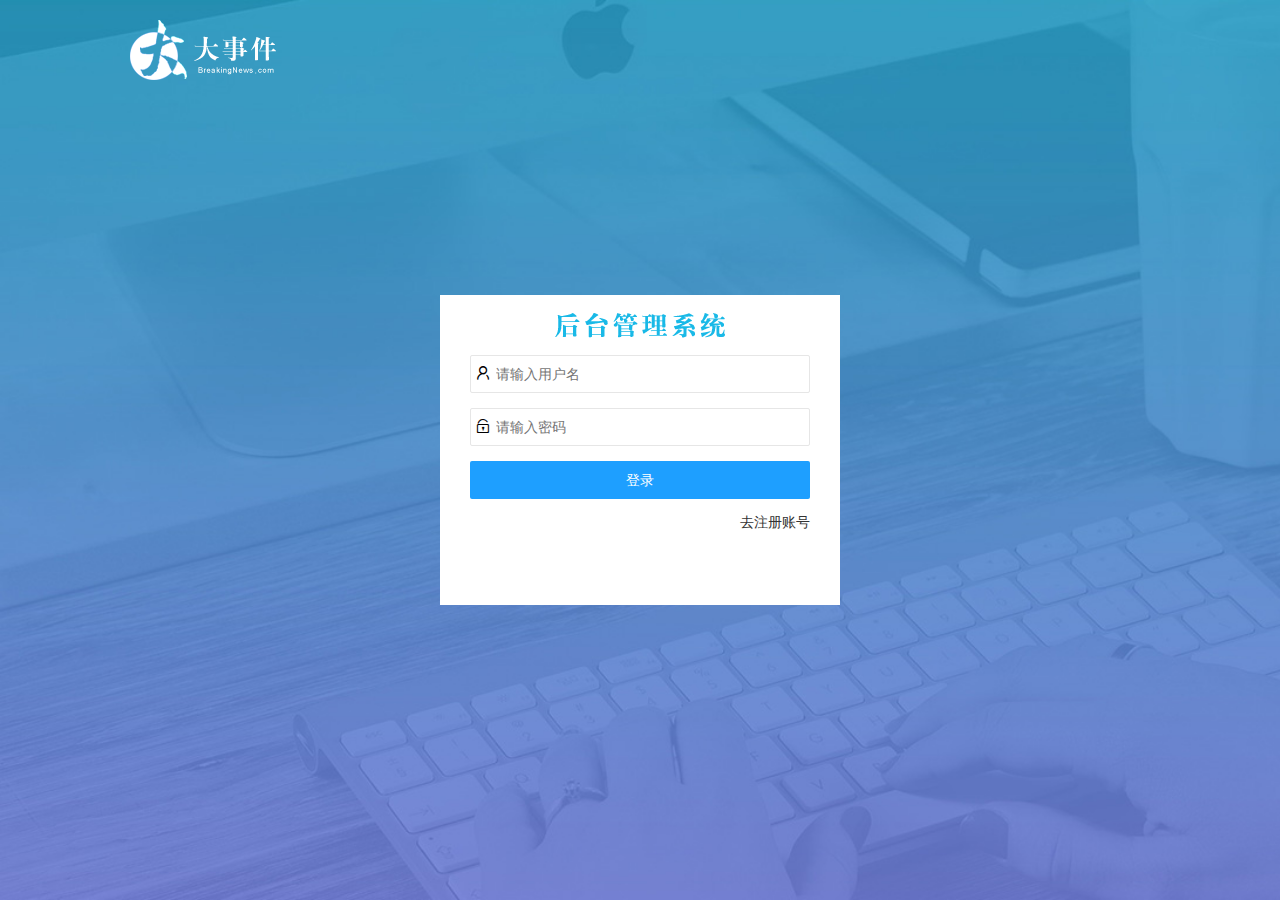
==== commit e9284881: "完善了退出功能" ====
--- a/index.html
+++ b/index.html
@@ -1,3 +1,9 @@
+<script>
+    // 判断本地存储中的token是否存在.如果不存在表示未登录,则跳转到login页面
+    if (localStorage.getItem('token') === null) {
+        location.href = '/login.html'
+    }
+</script>
 <!DOCTYPE html>
 <html>
 
@@ -19,7 +25,7 @@
             <ul class="layui-nav layui-layout-right">
                 <li class="layui-nav-item">
                     <a href="javascript:;">
-                        <span class="text-avatar">H</span>
+                        <span class="text-avatar"></span>
                         <img src="http://t.cn/RCzsdCq" class="layui-nav-img">个人中心
                     </a>
                     <dl class="layui-nav-child">
@@ -28,7 +34,7 @@
                         <dd><a href="">重置密码</a></dd>
                     </dl>
                 </li>
-                <li class="layui-nav-item"><a href=""><i class="layui-icon layui-icon-logout"></i>退出</a></li>
+                <li class="layui-nav-item"><a href="javascript:;" id="logout"><i class="layui-icon layui-icon-logout"></i>退出</a></li>
             </ul>
         </div>
 
@@ -36,9 +42,9 @@
             <div class="layui-side-scroll">
                 <!-- 左侧导航区域（可配合layui已有的垂直导航） -->
                 <div id="user">
-                    <span class="text-avatar">H</span>
-                    <img src="http://t.cn/RCzsdCq" class="layui-nav-img"> 欢迎你
-                    <span class="uesrname">贺贺贺</span>
+                    <span class="text-avatar"></span>
+                    <img src="http://t.cn/RCzsdCq" class="layui-nav-img">欢迎你
+                    <span class="uesrname"></span>
                 </div>
                 <ul class="layui-nav layui-nav-tree" lay-filter="test" lay-shrink="all">
                     <li class="layui-nav-item layui-this"><a href=""><i class="layui-icon layui-icon-home"></i>首页</a></li>
@@ -81,6 +87,10 @@
 
         });
     </script>
+
+    <script src="/assets/lib/jquery.js"></script>
+    <script src="/assets/js/common.js"></script>
+    <script src="/assets/js/index.js"></script>
 </body>
 
 </html>